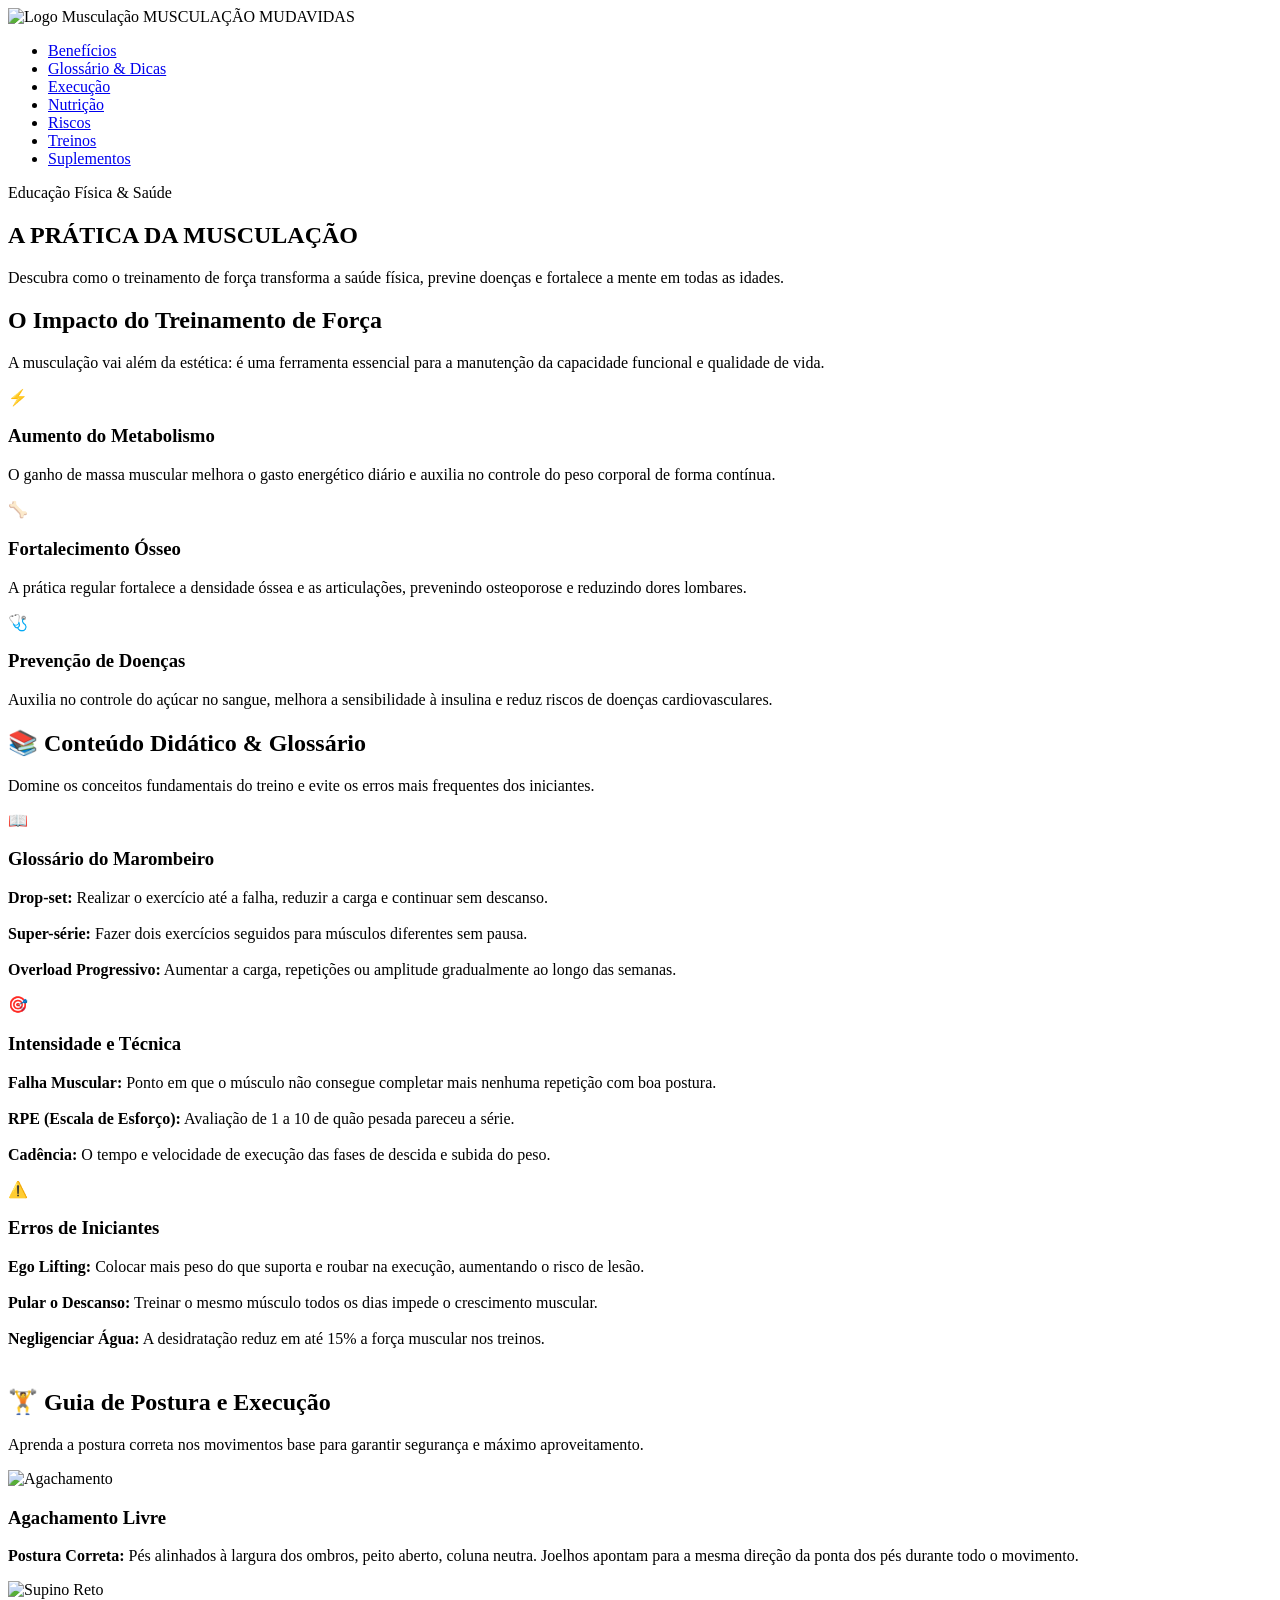
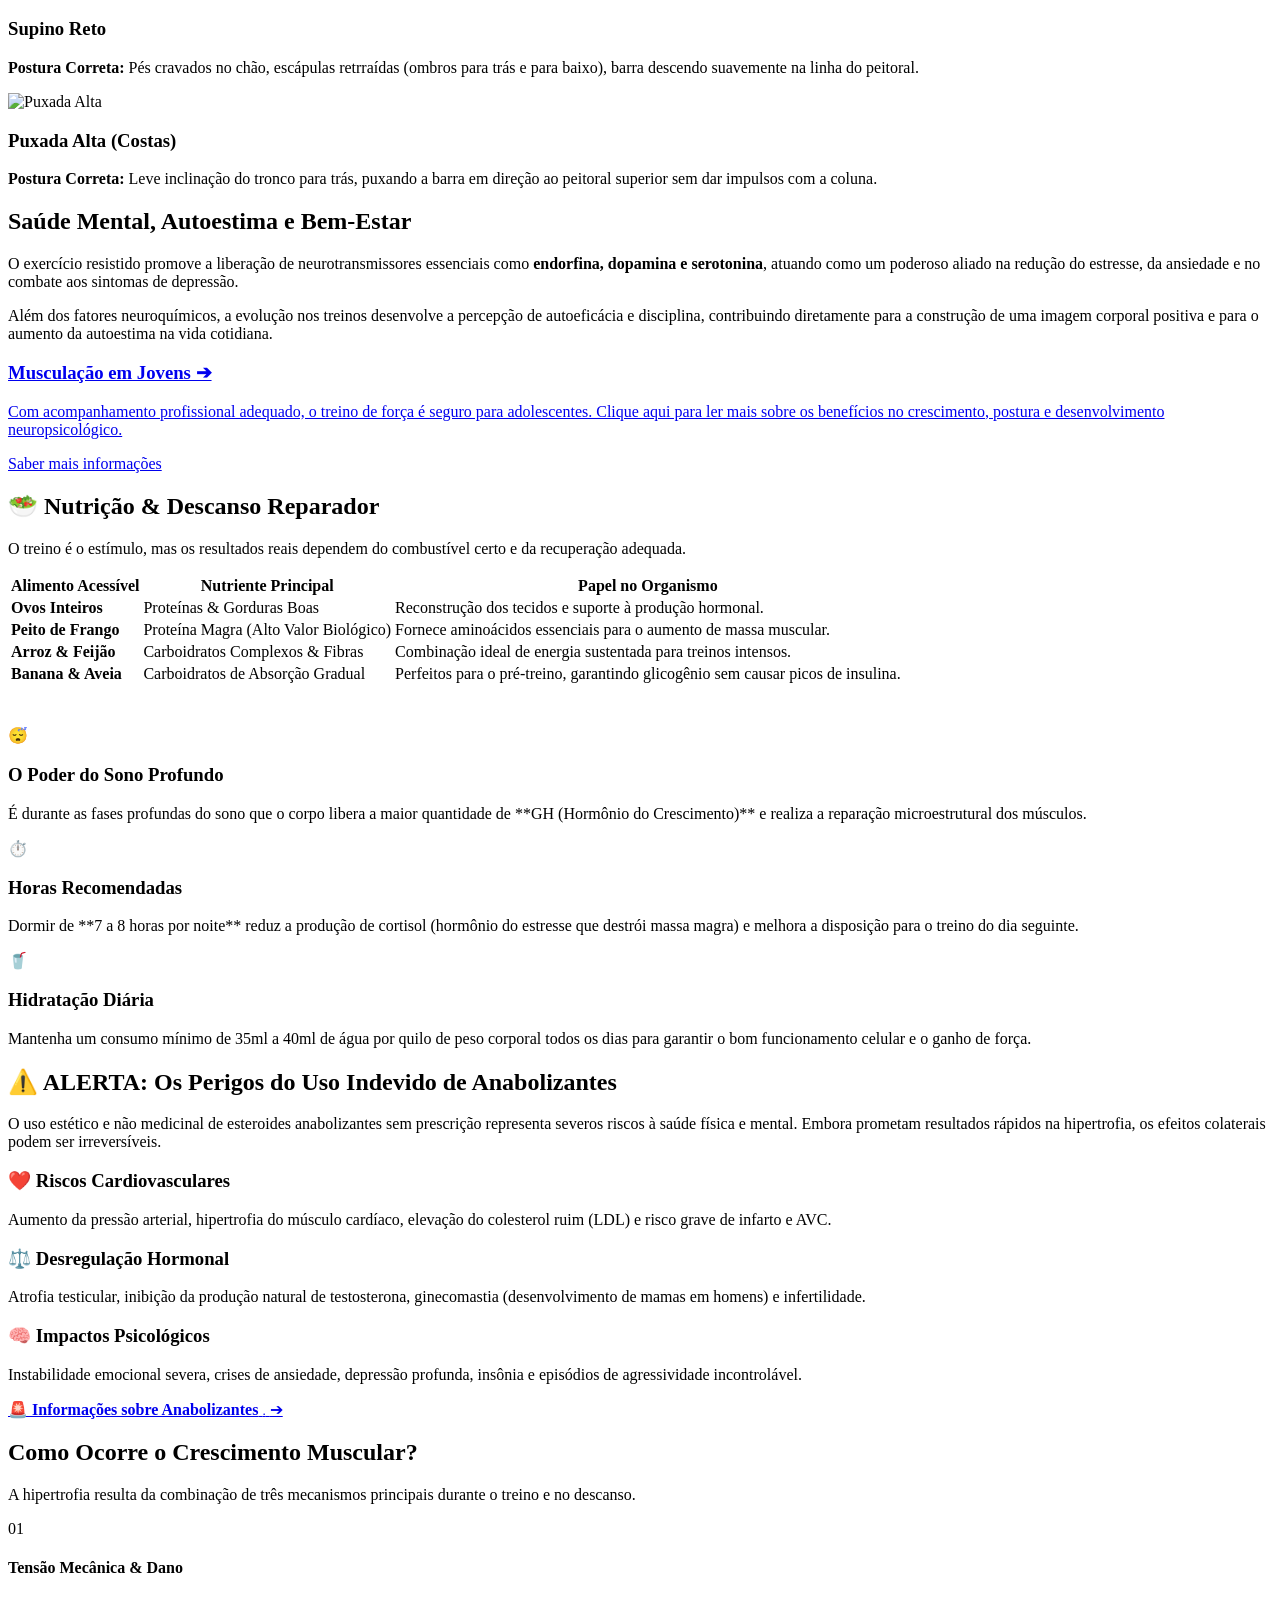
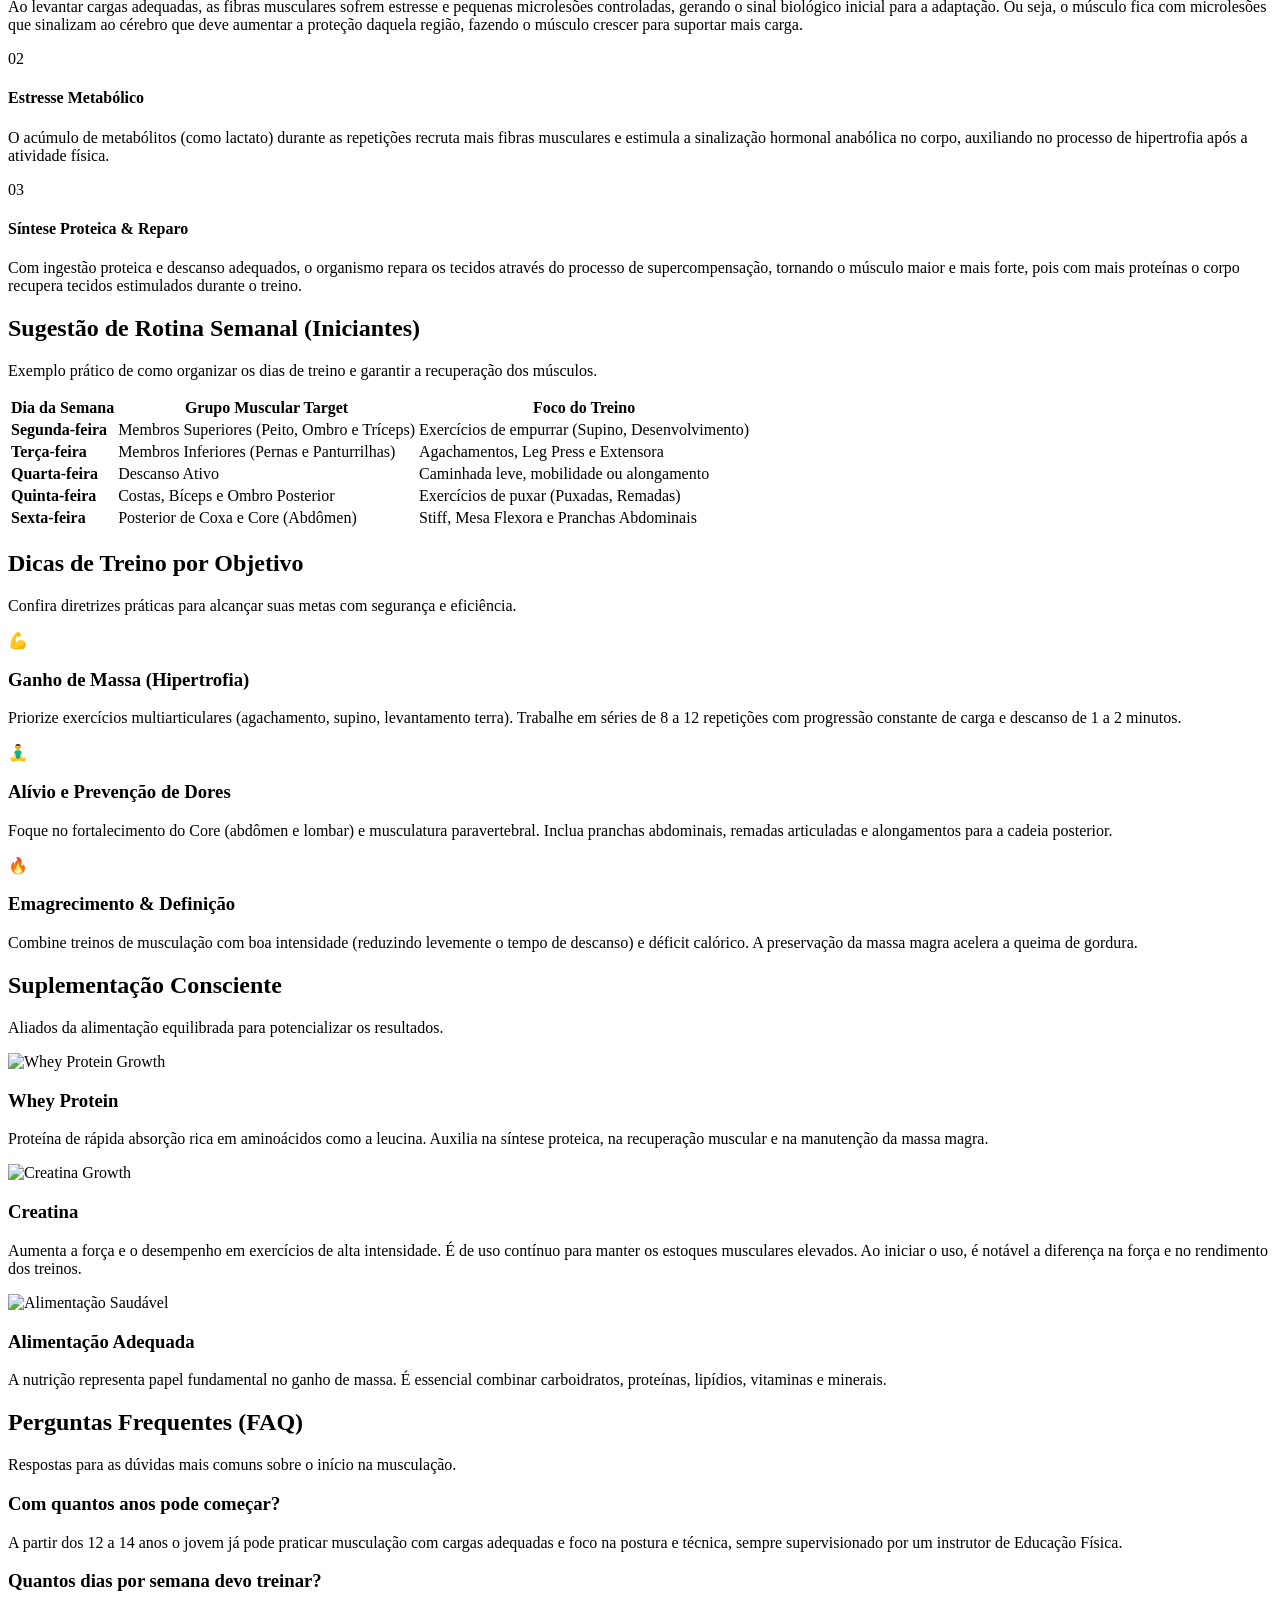
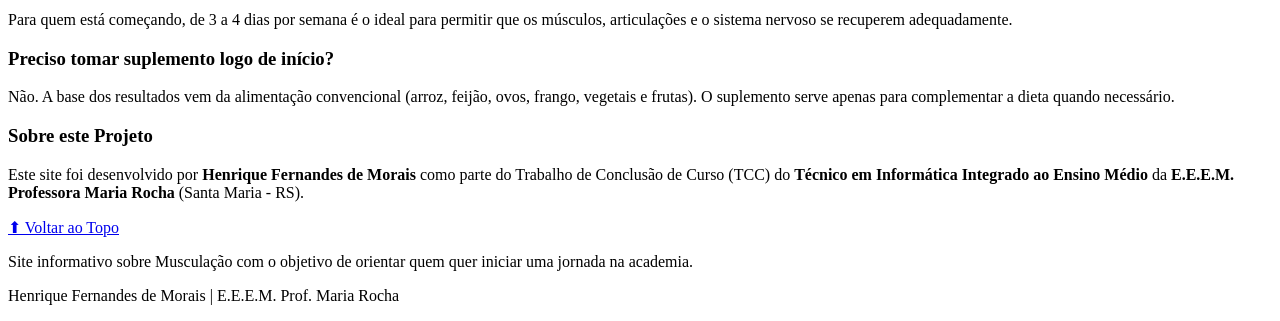
==== index.html @ b27076b8 "Update print statement from 'Hello' to 'Goodbye'" ====
<!DOCTYPE html>
<html lang="pt-BR">
<head>
    <meta charset="UTF-8">
    <meta name="viewport" content="width=device-width, initial-scale=1.0">
    <title> Musculação Guia e Saúde </title>
    <link rel="stylesheet" href="organizador.css">
    <link href="https://fonts.googleapis.com/css2?family=Inter:wght@300;400;600;800&display=swap" rel="stylesheet">
</head>
<body>

    <header class="navbar">
        <div class="logo">
            <img src="https://encrypted-tbn0.gstatic.com/images?q=tbn:ANd9GcRvV7KlE-oZ8eU2Gup7_fp2qH1HZ-35bAqcbbWyc8tFJdlYCY7s6uLKAxcY&s=10" alt="Logo Musculação" class="logo-img">
            MUSCULAÇÃO MUDA<span>VIDAS</span>
        </div>
        <nav>
            <ul class="nav-links">
                <li><a href="#beneficios">Benefícios</a></li>
                <li><a href="#guias-praticos">Glossário & Dicas</a></li>
                <li><a href="#execucao-exercicios">Execução</a></li>
                <li><a href="#nutricao-recuperacao">Nutrição</a></li>
                <li><a href="#anabolizantes-alerta">Riscos</a></li>
                <li><a href="#rotina-treino">Treinos</a></li>
                <li><a href="#suplementacao">Suplementos</a></li>
            </ul>
        </nav>
    </header>

    <section id="inicio" class="hero">
        <div class="hero-content">
            <span class="badge">Educação Física & Saúde</span>
            <h1>A PRÁTICA DA MUSCULAÇÃO</h1>
            <p>Descubra como o treinamento de força transforma a saúde física, previne doenças e fortalece a mente em todas as idades.</p>
            <div class="hero-buttons">
                
          
            </div>
        </div>
    </section>

    <section id="beneficios" class="section">
        <div class="container">
            <h2 class="section-title">O Impacto do Treinamento de Força</h2>
            <p class="section-subtitle">A musculação vai além da estética: é uma ferramenta essencial para a manutenção da capacidade funcional e qualidade de vida.</p>

            <div class="cards-grid">
                <div class="card">
                    <div class="card-icon">⚡</div>
                    <h3>Aumento do Metabolismo</h3>
                    <p>O ganho de massa muscular melhora o gasto energético diário e auxilia no controle do peso corporal de forma contínua.</p>
                </div>
                <div class="card">
                    <div class="card-icon">🦴</div>
                    <h3>Fortalecimento Ósseo</h3>
                    <p>A prática regular fortalece a densidade óssea e as articulações, prevenindo osteoporose e reduzindo dores lombares.</p>
                </div>
                <div class="card">
                    <div class="card-icon">🩺</div>
                    <h3>Prevenção de Doenças</h3>
                    <p>Auxilia no controle do açúcar no sangue, melhora a sensibilidade à insulina e reduz riscos de doenças cardiovasculares.</p>
                </div>
            </div>
        </div>
    </section>

   
    <section id="guias-praticos" class="section bg-alt">
        <div class="container">
            <h2 class="section-title">📚 Conteúdo Didático & Glossário</h2>
            <p class="section-subtitle">Domine os conceitos fundamentais do treino e evite os erros mais frequentes dos iniciantes.</p>

            <div class="cards-grid" style="margin-bottom: 40px;">
                <div class="card">
                    <div class="card-icon">📖</div>
                    <h3>Glossário do Marombeiro</h3>
                    <p><strong>Drop-set:</strong> Realizar o exercício até a falha, reduzir a carga e continuar sem descanso.<br><br>
                       <strong>Super-série:</strong> Fazer dois exercícios seguidos para músculos diferentes sem pausa.<br><br>
                       <strong>Overload Progressivo:</strong> Aumentar a carga, repetições ou amplitude gradualmente ao longo das semanas.</p>
                </div>
                <div class="card">
                    <div class="card-icon">🎯</div>
                    <h3>Intensidade e Técnica</h3>
                    <p><strong>Falha Muscular:</strong> Ponto em que o músculo não consegue completar mais nenhuma repetição com boa postura.<br><br>
                       <strong>RPE (Escala de Esforço):</strong> Avaliação de 1 a 10 de quão pesada pareceu a série.<br><br>
                       <strong>Cadência:</strong> O tempo e velocidade de execução das fases de descida e subida do peso.</p>
                </div>
                <div class="card">
                    <div class="card-icon">⚠️</div>
                    <h3>Erros de Iniciantes</h3>
                    <p><strong>Ego Lifting:</strong> Colocar mais peso do que suporta e roubar na execução, aumentando o risco de lesão.<br><br>
                       <strong>Pular o Descanso:</strong> Treinar o mesmo músculo todos os dias impede o crescimento muscular.<br><br>
                       <strong>Negligenciar Água:</strong> A desidratação reduz em até 15% a força muscular nos treinos.</p>
                </div>
            </div>
        </div>
    </section>

   
    <section id="execucao-exercicios" class="section">
        <div class="container">
            <h2 class="section-title">🏋️ Guia de Postura e Execução</h2>
            <p class="section-subtitle">Aprenda a postura correta nos movimentos base para garantir segurança e máximo aproveitamento.</p>

            <div class="cards-grid">
                <div class="card">
                    <img src="https://www.mundoboaforma.com.br/wp-content/uploads/2020/11/agachamento-com-barra.gif" alt="Agachamento" class="img-exercicio">
                    <h3>Agachamento Livre</h3>
                    <p><strong>Postura Correta:</strong> Pés alinhados à largura dos ombros, peito aberto, coluna neutra. Joelhos apontam para a mesma direção da ponta dos pés durante todo o movimento.</p>
                </div>
                <div class="card">
                    <img src="https://www.hipertrofia.org/blog/wp-content/uploads/2017/09/barbell-bench-press.gif" alt="Supino Reto" class="img-exercicio">
                    <h3>Supino Reto</h3>
                    <p><strong>Postura Correta:</strong> Pés cravados no chão, escápulas retrraídas (ombros para trás e para baixo), barra descendo suavemente na linha do peitoral.</p>
                </div>
                <div class="card">
                    <img src="https://i.pinimg.com/originals/7e/d3/fd/7ed3fd50a771c125a2fe8adcf3b7eae4.gif" alt="Puxada Alta" class="img-exercicio">
                    <h3>Puxada Alta (Costas)</h3>
                    <p><strong>Postura Correta:</strong> Leve inclinação do tronco para trás, puxando a barra em direção ao peitoral superior sem dar impulsos com a coluna.</p>
                </div>
            </div>
        </div>
    </section>

    <section id="saude-mental" class="section bg-alt">
        <div class="container split-container">
            <div class="split-text">
                <h2>Saúde Mental, Autoestima e Bem-Estar</h2>
                <p>O exercício resistido promove a liberação de neurotransmissores essenciais como <strong>endorfina, dopamina e serotonina</strong>, atuando como um poderoso aliado na redução do estresse, da ansiedade e no combate aos sintomas de depressão.</p>
                <p>Além dos fatores neuroquímicos, a evolução nos treinos desenvolve a percepção de autoeficácia e disciplina, contribuindo diretamente para a construção de uma imagem corporal positiva e para o aumento da autoestima na vida cotidiana.</p>
            </div>
            
            <a href="jovens.html" class="split-card-link">
                <div class="split-card">
                    <h3>Musculação em Jovens ➔</h3>
                    <p>Com acompanhamento profissional adequado, o treino de força é seguro para adolescentes. Clique aqui para ler mais sobre os benefícios no crescimento, postura e desenvolvimento neuropsicológico.</p>
                    <span class="card-action">Saber mais informações</span>
                </div>
            </a>
        </div>
    </section>


    <section id="nutricao-recuperacao" class="section">
        <div class="container">
            <h2 class="section-title">🥗 Nutrição & Descanso Reparador</h2>
            <p class="section-subtitle">O treino é o estímulo, mas os resultados reais dependem do combustível certo e da recuperação adequada.</p>

            <div class="tabela-wrapper" style="margin-bottom: 40px;">
                <table class="tabela-comparativa">
                    <thead>
                        <tr>
                            <th>Alimento Acessível</th>
                            <th>Nutriente Principal</th>
                            <th>Papel no Organismo</th>
                        </tr>
                    </thead>
                    <tbody>
                        <tr>
                            <td><strong>Ovos Inteiros</strong></td>
                            <td>Proteínas & Gorduras Boas</td>
                            <td>Reconstrução dos tecidos e suporte à produção hormonal.</td>
                        </tr>
                        <tr>
                            <td><strong>Peito de Frango</strong></td>
                            <td>Proteína Magra (Alto Valor Biológico)</td>
                            <td>Fornece aminoácidos essenciais para o aumento de massa muscular.</td>
                        </tr>
                        <tr>
                            <td><strong>Arroz & Feijão</strong></td>
                            <td>Carboidratos Complexos & Fibras</td>
                            <td>Combinação ideal de energia sustentada para treinos intensos.</td>
                        </tr>
                        <tr>
                            <td><strong>Banana & Aveia</strong></td>
                            <td>Carboidratos de Absorção Gradual</td>
                            <td>Perfeitos para o pré-treino, garantindo glicogênio sem causar picos de insulina.</td>
                        </tr>
                    </tbody>
                </table>
            </div>

            <div class="cards-grid">
                <div class="card">
                    <div class="card-icon">😴</div>
                    <h3>O Poder do Sono Profundo</h3>
                    <p>É durante as fases profundas do sono que o corpo libera a maior quantidade de **GH (Hormônio do Crescimento)** e realiza a reparação microestrutural dos músculos.</p>
                </div>
                <div class="card">
                    <div class="card-icon">⏱️</div>
                    <h3>Horas Recomendadas</h3>
                    <p>Dormir de **7 a 8 horas por noite** reduz a produção de cortisol (hormônio do estresse que destrói massa magra) e melhora a disposição para o treino do dia seguinte.</p>
                </div>
                <div class="card">
                    <div class="card-icon">🥤</div>
                    <h3>Hidratação Diária</h3>
                    <p>Mantenha um consumo mínimo de 35ml a 40ml de água por quilo de peso corporal todos os dias para garantir o bom funcionamento celular e o ganho de força.</p>
                </div>
            </div>
        </div>
    </section>

    <section id="anabolizantes-alerta" class="section bg-alt">
        <div class="container">
            <div class="alerta-box">
                <div class="alerta-header">
                    <h2>⚠️ ALERTA: Os Perigos do Uso Indevido de Anabolizantes</h2>
                </div>
                <p class="alerta-descricao">
                    O uso estético e não medicinal de esteroides anabolizantes sem prescrição representa severos riscos à saúde física e mental. Embora prometam resultados rápidos na hipertrofia, os efeitos colaterais podem ser irreversíveis.
                </p>

                <div class="cards-grid alert-grid">
                    <div class="card card-alert">
                        <h3>❤️ Riscos Cardiovasculares</h3>
                        <p>Aumento da pressão arterial, hipertrofia do músculo cardíaco, elevação do colesterol ruim (LDL) e risco grave de infarto e AVC.</p>
                    </div>
                    <div class="card card-alert">
                        <h3>⚖️ Desregulação Hormonal</h3>
                        <p>Atrofia testicular, inibição da produção natural de testosterona, ginecomastia (desenvolvimento de mamas em homens) e infertilidade.</p>
                    </div>
                    <div class="card card-alert">
                        <h3>🧠 Impactos Psicológicos</h3>
                        <p>Instabilidade emocional severa, crises de ansiedade, depressão profunda, insônia e episódios de agressividade incontrolável.</p>
                    </div>
                </div>

                <div class="alerta-btn-wrapper">
                    <a href="Anabolizantes.html" class="btn-alerta-destaque">
                        <span class="btn-icon">🚨</span>
                        <span class="btn-texto">
                            <strong>Informações sobre Anabolizantes</strong>
                            <small>.</small>
                        </span>
                        <span class="btn-seta">➔</span>
                    </a>
                </div>
            </div>
        </div>
    </section>

    <section id="hipertrofia" class="section">
        <div class="container">
            <h2 class="section-title">Como Ocorre o Crescimento Muscular?</h2>
            <p class="section-subtitle">A hipertrofia resulta da combinação de três mecanismos principais durante o treino e no descanso.</p>

            <div class="process-steps">
                <div class="step">
                    <span class="step-num">01</span>
                    <h4>Tensão Mecânica & Dano</h4>
                    <p>Ao levantar cargas adequadas, as fibras musculares sofrem estresse e pequenas microlesões controladas, gerando o sinal biológico inicial para a adaptação. Ou seja, o músculo fica com microlesões que sinalizam ao cérebro que deve aumentar a proteção daquela região, fazendo o músculo crescer para suportar mais carga.</p>
                </div>
                <div class="step">
                    <span class="step-num">02</span>
                    <h4>Estresse Metabólico</h4>
                    <p>O acúmulo de metabólitos (como lactato) durante as repetições recruta mais fibras musculares e estimula a sinalização hormonal anabólica no corpo, auxiliando no processo de hipertrofia após a atividade física.</p>
                </div>
                <div class="step">
                    <span class="step-num">03</span>
                    <h4>Síntese Proteica & Reparo</h4>
                    <p>Com ingestão proteica e descanso adequados, o organismo repara os tecidos através do processo de supercompensação, tornando o músculo maior e mais forte, pois com mais proteínas o corpo recupera tecidos estimulados durante o treino.</p>
                </div>
            </div>
        </div>
    </section>

    <section id="rotina-treino" class="section bg-alt">
        <div class="container">
            <h2 class="section-title">Sugestão de Rotina Semanal (Iniciantes)</h2>
            <p class="section-subtitle">Exemplo prático de como organizar os dias de treino e garantir a recuperação dos músculos.</p>

            <div class="tabela-wrapper">
                <table class="tabela-comparativa">
                    <thead>
                        <tr>
                            <th>Dia da Semana</th>
                            <th>Grupo Muscular Target</th>
                            <th>Foco do Treino</th>
                        </tr>
                    </thead>
                    <tbody>
                        <tr>
                            <td><strong>Segunda-feira</strong></td>
                            <td>Membros Superiores (Peito, Ombro e Tríceps)</td>
                            <td>Exercícios de empurrar (Supino, Desenvolvimento)</td>
                        </tr>
                        <tr>
                            <td><strong>Terça-feira</strong></td>
                            <td>Membros Inferiores (Pernas e Panturrilhas)</td>
                            <td>Agachamentos, Leg Press e Extensora</td>
                        </tr>
                        <tr>
                            <td><strong>Quarta-feira</strong></td>
                            <td>Descanso Ativo</td>
                            <td>Caminhada leve, mobilidade ou alongamento</td>
                        </tr>
                        <tr>
                            <td><strong>Quinta-feira</strong></td>
                            <td>Costas, Bíceps e Ombro Posterior</td>
                            <td>Exercícios de puxar (Puxadas, Remadas)</td>
                        </tr>
                        <tr>
                            <td><strong>Sexta-feira</strong></td>
                            <td>Posterior de Coxa e Core (Abdômen)</td>
                            <td>Stiff, Mesa Flexora e Pranchas Abdominais</td>
                        </tr>
                    </tbody>
                </table>
            </div>
        </div>
    </section>

    <section id="dicas-treinos" class="section">
        <div class="container">
            <h2 class="section-title">Dicas de Treino por Objetivo</h2>
            <p class="section-subtitle">Confira diretrizes práticas para alcançar suas metas com segurança e eficiência.</p>

            <div class="cards-grid">
                <div class="card">
                    <div class="card-icon">💪</div>
                    <h3>Ganho de Massa (Hipertrofia)</h3>
                    <p>Priorize exercícios multiarticulares (agachamento, supino, levantamento terra). Trabalhe em séries de 8 a 12 repetições com progressão constante de carga e descanso de 1 a 2 minutos.</p>
                </div>
                <div class="card">
                    <div class="card-icon">🧘‍♂️</div>
                    <h3>Alívio e Prevenção de Dores</h3>
                    <p>Foque no fortalecimento do Core (abdômen e lombar) e musculatura paravertebral. Inclua pranchas abdominais, remadas articuladas e alongamentos para a cadeia posterior.</p>
                </div>
                <div class="card">
                    <div class="card-icon">🔥</div>
                    <h3>Emagrecimento & Definição</h3>
                    <p>Combine treinos de musculação com boa intensidade (reduzindo levemente o tempo de descanso) e déficit calórico. A preservação da massa magra acelera a queima de gordura.</p>
                </div>
            </div>
        </div>
    </section>

    <section id="suplementacao" class="section bg-dark">
        <div class="container">
            <h2 class="section-title light-text">Suplementação Consciente</h2>
            <p class="section-subtitle light-text">Aliados da alimentação equilibrada para potencializar os resultados.</p>

            <div class="cards-grid">
                <div class="card card-dark">
                    <div class="card-img-container">
                        <img src="https://encrypted-tbn0.gstatic.com/images?q=tbn:ANd9GcS-BistVoClKuy6UHrQPa2MVX5eWGO5nGlnCiny3O3A5w&s=10" alt="Whey Protein Growth" class="suplemento-img">
                    </div>
                    <h3>Whey Protein</h3>
                    <p>Proteína de rápida absorção rica em aminoácidos como a leucina. Auxilia na síntese proteica, na recuperação muscular e na manutenção da massa magra.</p>
                </div>

                <div class="card card-dark">
                    <div class="card-img-container">
                        <img src="https://www.gsuplementos.com.br/upload/produto/layout/3998/imagem-01-m.webp" alt="Creatina Growth" class="suplemento-img">
                    </div>
                    <h3>Creatina</h3>
                    <p>Aumenta a força e o desempenho em exercícios de alta intensidade. É de uso contínuo para manter os estoques musculares elevados. Ao iniciar o uso, é notável a diferença na força e no rendimento dos treinos.</p>
                </div>

                <div class="card card-dark">
                    <div class="card-img-container">
                        <img src="https://images.unsplash.com/photo-1498837167922-ddd27525d352?auto=format&fit=crop&w=400&q=80" alt="Alimentação Saudável" class="suplemento-img img-rounded">
                    </div>
                    <h3>Alimentação Adequada</h3>
                    <p>A nutrição representa papel fundamental no ganho de massa. É essencial combinar carboidratos, proteínas, lipídios, vitaminas e minerais.</p>
                </div>
            </div>
        </div>
    </section>

    <section id="faq" class="section">
        <div class="container">
            <h2 class="section-title">Perguntas Frequentes (FAQ)</h2>
            <p class="section-subtitle">Respostas para as dúvidas mais comuns sobre o início na musculação.</p>

            <div class="cards-grid">
                <div class="card">
                    <h3>Com quantos anos pode começar?</h3>
                    <p>A partir dos 12 a 14 anos o jovem já pode praticar musculação com cargas adequadas e foco na postura e técnica, sempre supervisionado por um instrutor de Educação Física.</p>
                </div>
                <div class="card">
                    <h3>Quantos dias por semana devo treinar?</h3>
                    <p>Para quem está começando, de 3 a 4 dias por semana é o ideal para permitir que os músculos, articulações e o sistema nervoso se recuperem adequadamente.</p>
                </div>
                <div class="card">
                    <h3>Preciso tomar suplemento logo de início?</h3>
                    <p>Não. A base dos resultados vem da alimentação convencional (arroz, feijão, ovos, frango, vegetais e frutas). O suplemento serve apenas para complementar a dieta quando necessário.</p>
                </div>
            </div>

          
            <div class="card-autor">
                <h3> Sobre este Projeto</h3>
                <p>Este site foi desenvolvido por <strong>Henrique Fernandes de Morais</strong> como parte do Trabalho de Conclusão de Curso (TCC) do <strong> Técnico em Informática Integrado ao Ensino Médio</strong> da <strong>E.E.E.M. Professora Maria Rocha</strong> (Santa Maria - RS).</p>
            </div>
        </div>
    </section>

    <div class="topo-btn-container">
        <a href="#" class="btn-primary">⬆ Voltar ao Topo</a>
    </div>

    <footer>
        <p>Site informativo sobre Musculação com o objetivo de orientar quem quer iniciar uma jornada na academia.</p>
        <p>Henrique Fernandes de Morais | E.E.E.M. Prof. Maria Rocha</p>
    </footer>

</body>
</html>
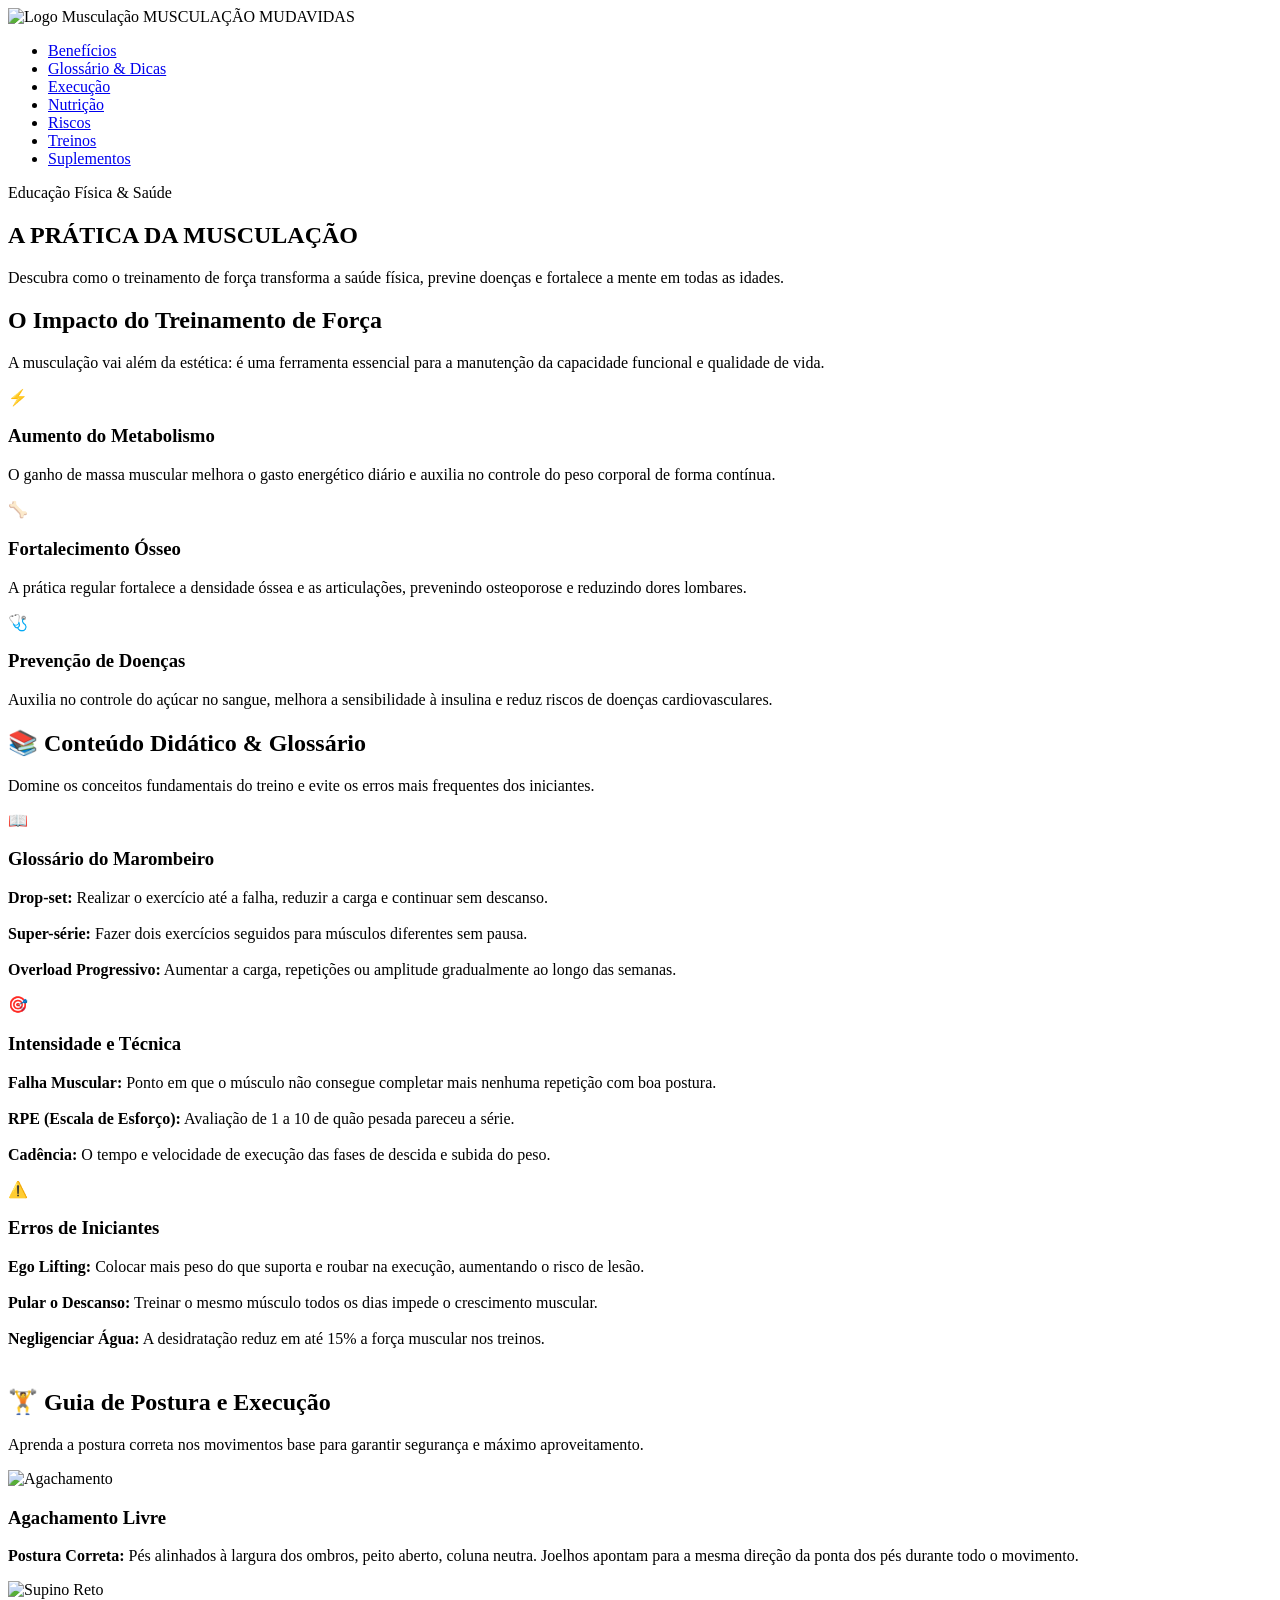
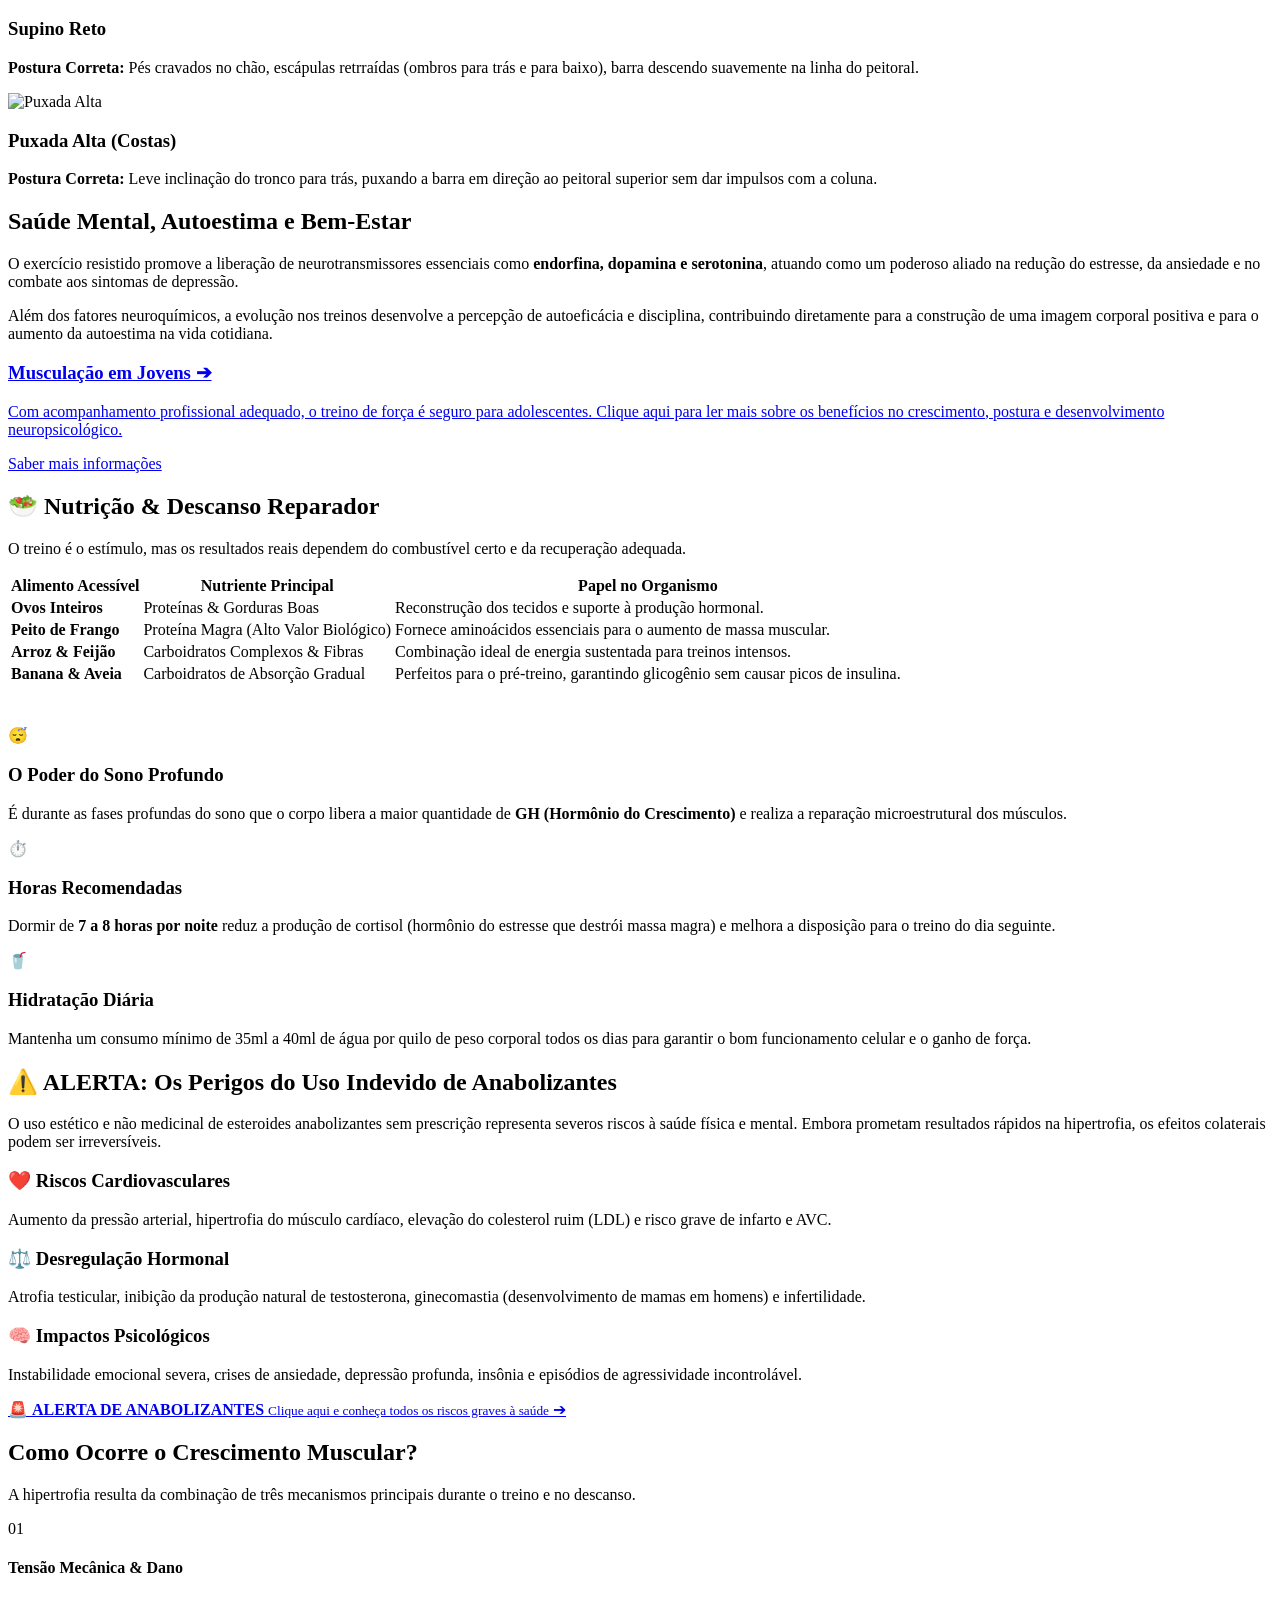
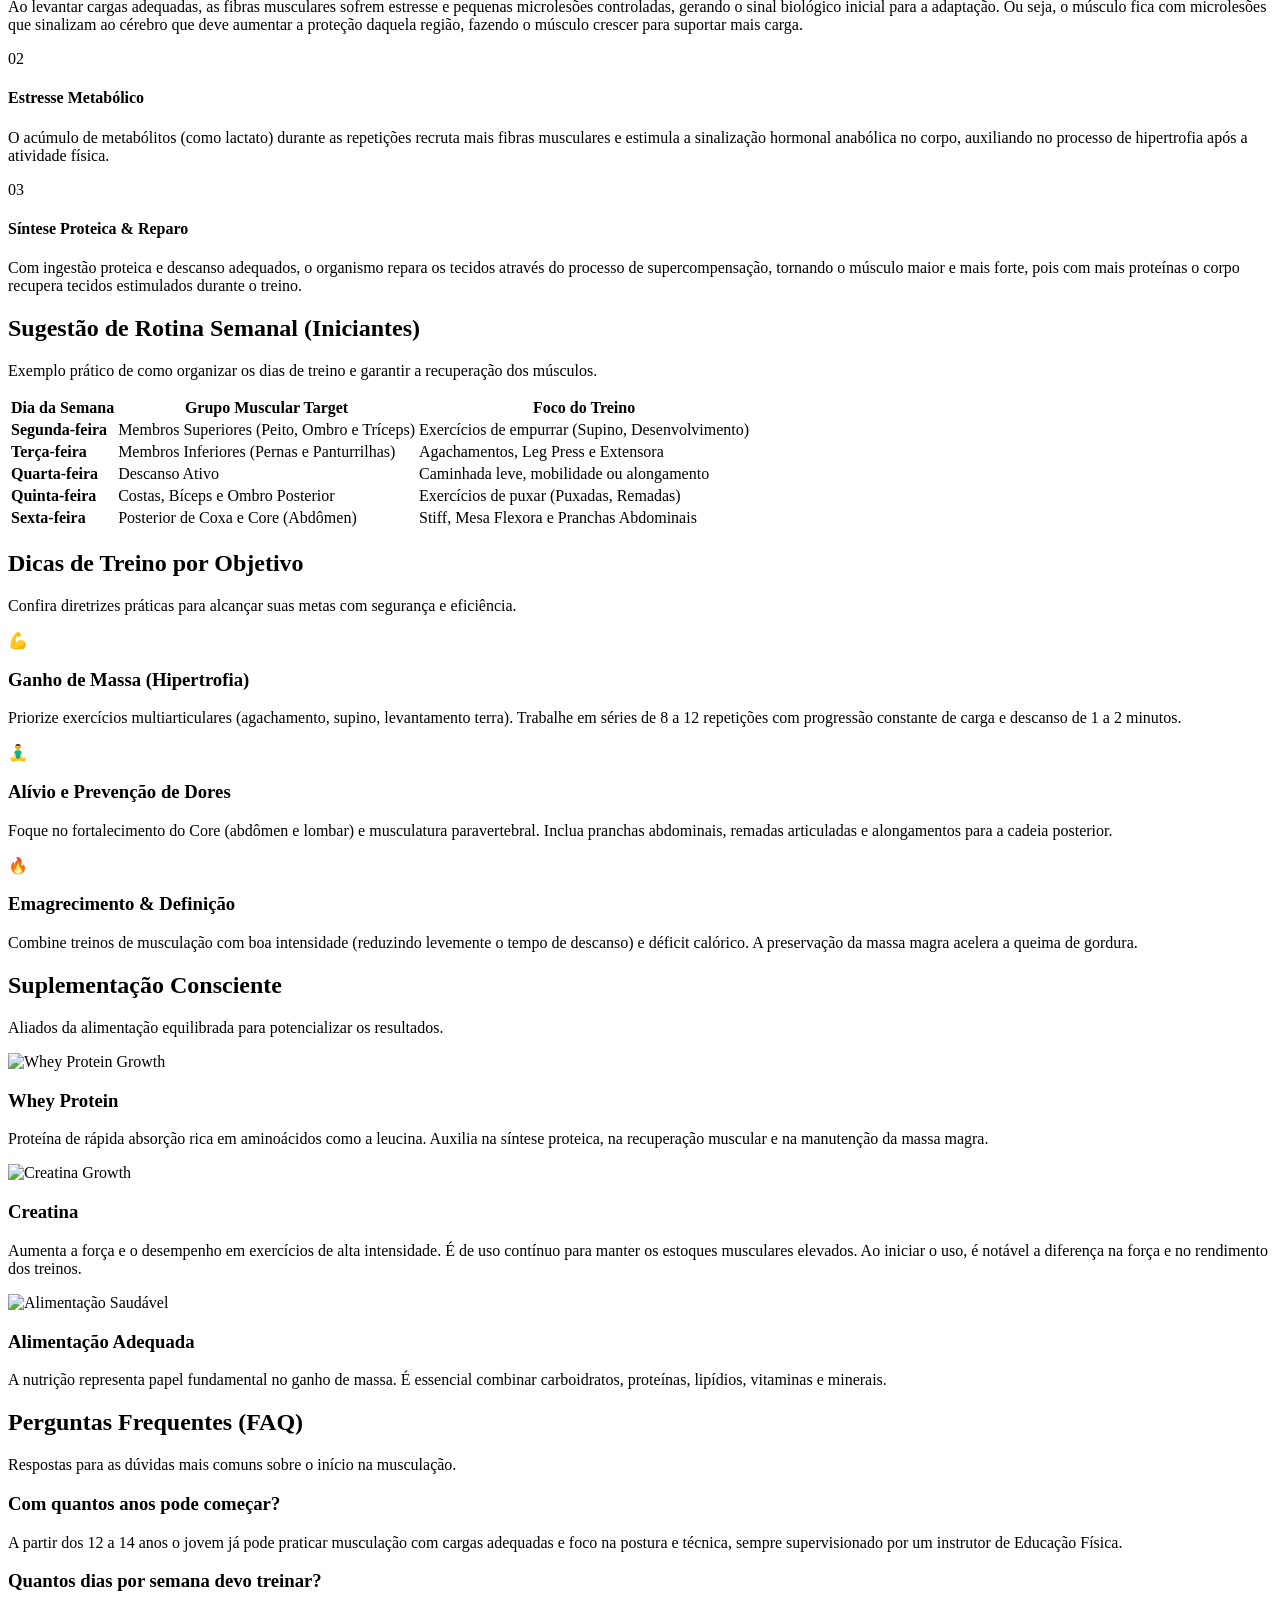
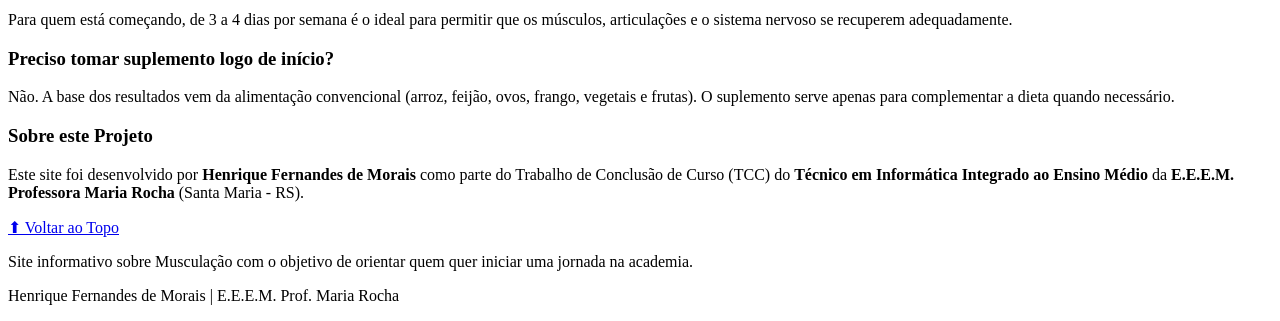
==== commit 452c28b7: "Update index.html" ====
--- a/index.html
+++ b/index.html
@@ -3,7 +3,7 @@
 <head>
     <meta charset="UTF-8">
     <meta name="viewport" content="width=device-width, initial-scale=1.0">
-    <title> Musculação Guia e Saúde </title>
+    <title>Musculação Guia e Saúde</title>
     <link rel="stylesheet" href="organizador.css">
     <link href="https://fonts.googleapis.com/css2?family=Inter:wght@300;400;600;800&display=swap" rel="stylesheet">
 </head>
@@ -33,8 +33,6 @@
             <h1>A PRÁTICA DA MUSCULAÇÃO</h1>
             <p>Descubra como o treinamento de força transforma a saúde física, previne doenças e fortalece a mente em todas as idades.</p>
             <div class="hero-buttons">
-                
-          
             </div>
         </div>
     </section>
@@ -64,7 +62,6 @@
         </div>
     </section>
 
-   
     <section id="guias-praticos" class="section bg-alt">
         <div class="container">
             <h2 class="section-title">📚 Conteúdo Didático & Glossário</h2>
@@ -96,7 +93,6 @@
         </div>
     </section>
 
-   
     <section id="execucao-exercicios" class="section">
         <div class="container">
             <h2 class="section-title">🏋️ Guia de Postura e Execução</h2>
@@ -140,7 +136,6 @@
         </div>
     </section>
 
-
     <section id="nutricao-recuperacao" class="section">
         <div class="container">
             <h2 class="section-title">🥗 Nutrição & Descanso Reparador</h2>
@@ -184,12 +179,12 @@
                 <div class="card">
                     <div class="card-icon">😴</div>
                     <h3>O Poder do Sono Profundo</h3>
-                    <p>É durante as fases profundas do sono que o corpo libera a maior quantidade de **GH (Hormônio do Crescimento)** e realiza a reparação microestrutural dos músculos.</p>
+                    <p>É durante as fases profundas do sono que o corpo libera a maior quantidade de <strong>GH (Hormônio do Crescimento)</strong> e realiza a reparação microestrutural dos músculos.</p>
                 </div>
                 <div class="card">
                     <div class="card-icon">⏱️</div>
                     <h3>Horas Recomendadas</h3>
-                    <p>Dormir de **7 a 8 horas por noite** reduz a produção de cortisol (hormônio do estresse que destrói massa magra) e melhora a disposição para o treino do dia seguinte.</p>
+                    <p>Dormir de <strong>7 a 8 horas por noite</strong> reduz a produção de cortisol (hormônio do estresse que destrói massa magra) e melhora a disposição para o treino do dia seguinte.</p>
                 </div>
                 <div class="card">
                     <div class="card-icon">🥤</div>
@@ -200,6 +195,7 @@
         </div>
     </section>
 
+    <!-- SEÇÃO ALERTA DE ANABOLIZANTES COM BOTÃO DESTACADO -->
     <section id="anabolizantes-alerta" class="section bg-alt">
         <div class="container">
             <div class="alerta-box">
@@ -229,8 +225,8 @@
                     <a href="Anabolizantes.html" class="btn-alerta-destaque">
                         <span class="btn-icon">🚨</span>
                         <span class="btn-texto">
-                            <strong>Informações sobre Anabolizantes</strong>
-                            <small>.</small>
+                            <strong>ALERTA DE ANABOLIZANTES</strong>
+                            <small>Clique aqui e conheça todos os riscos graves à saúde</small>
                         </span>
                         <span class="btn-seta">➔</span>
                     </a>
@@ -388,10 +384,9 @@
                 </div>
             </div>
 
-          
             <div class="card-autor">
-                <h3> Sobre este Projeto</h3>
-                <p>Este site foi desenvolvido por <strong>Henrique Fernandes de Morais</strong> como parte do Trabalho de Conclusão de Curso (TCC) do <strong> Técnico em Informática Integrado ao Ensino Médio</strong> da <strong>E.E.E.M. Professora Maria Rocha</strong> (Santa Maria - RS).</p>
+                <h3>Sobre este Projeto</h3>
+                <p>Este site foi desenvolvido por <strong>Henrique Fernandes de Morais</strong> como parte do Trabalho de Conclusão de Curso (TCC) do <strong>Técnico em Informática Integrado ao Ensino Médio</strong> da <strong>E.E.E.M. Professora Maria Rocha</strong> (Santa Maria - RS).</p>
             </div>
         </div>
     </section>
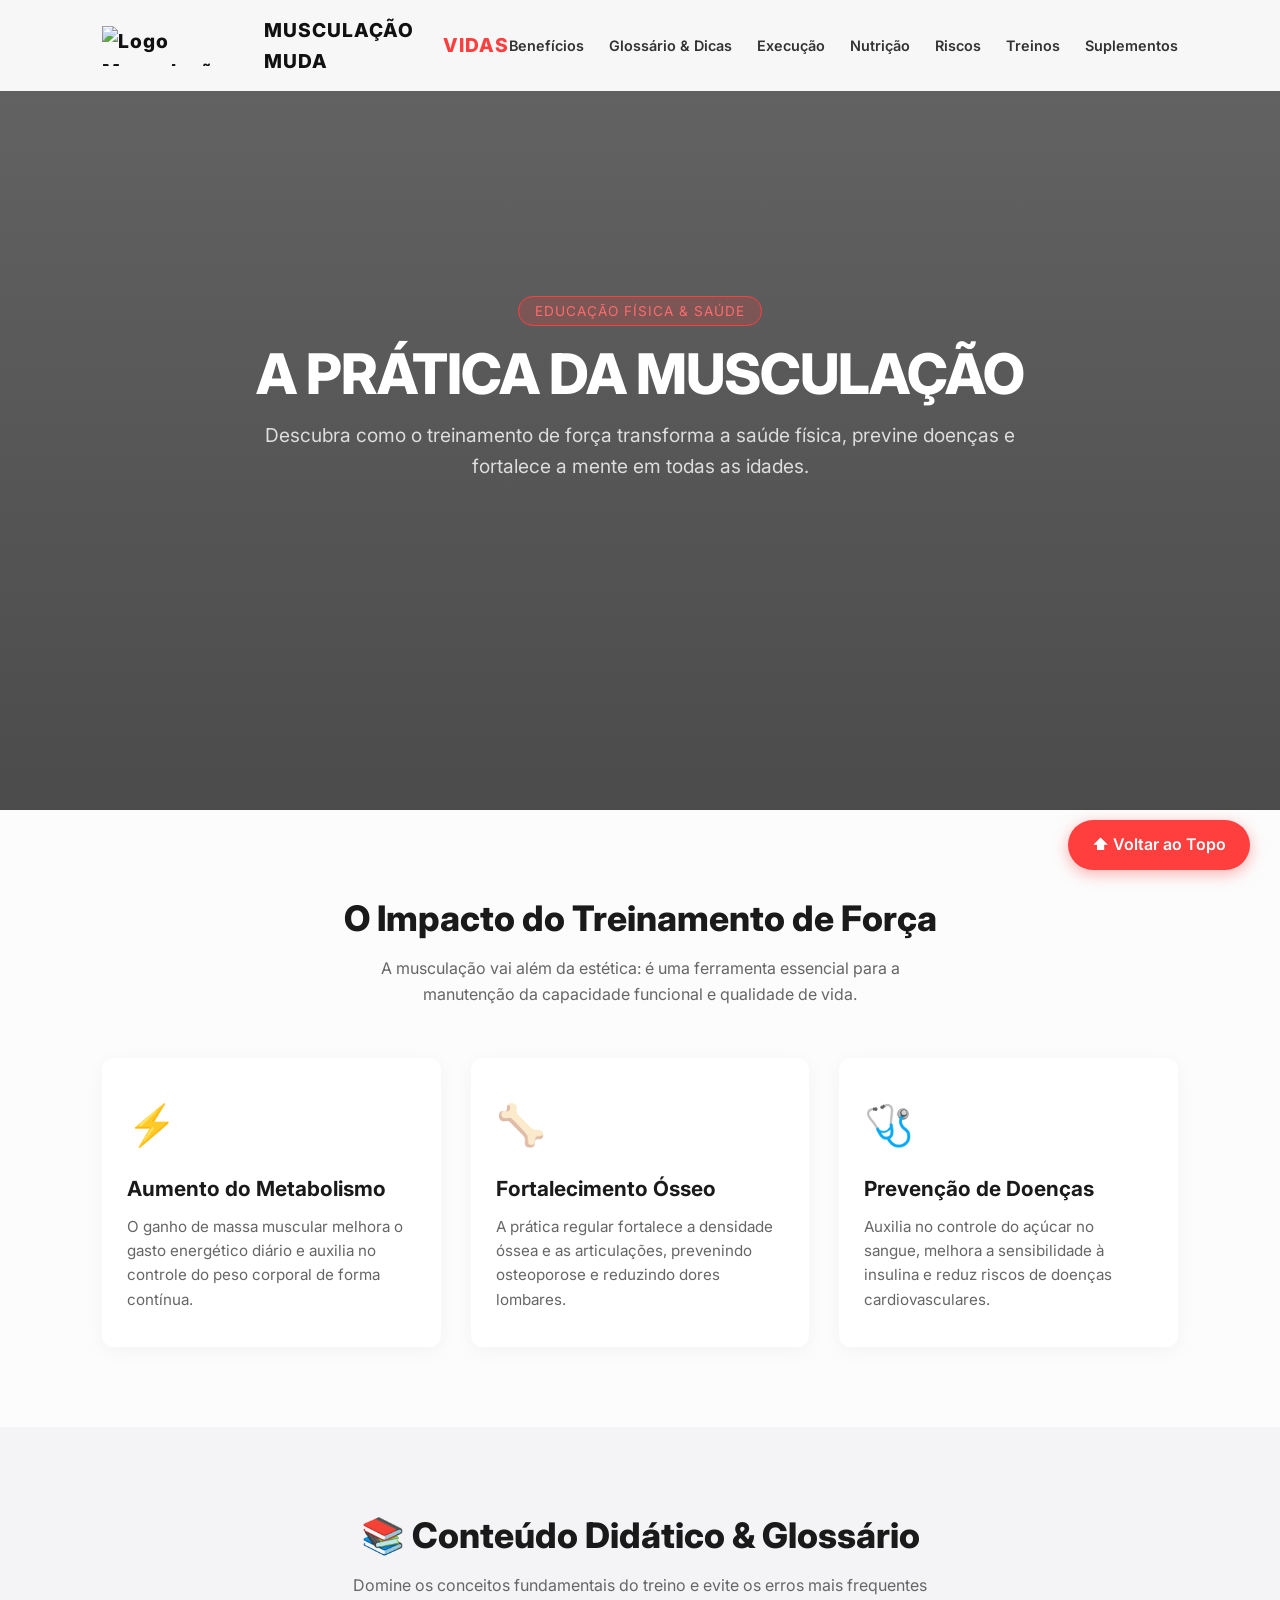
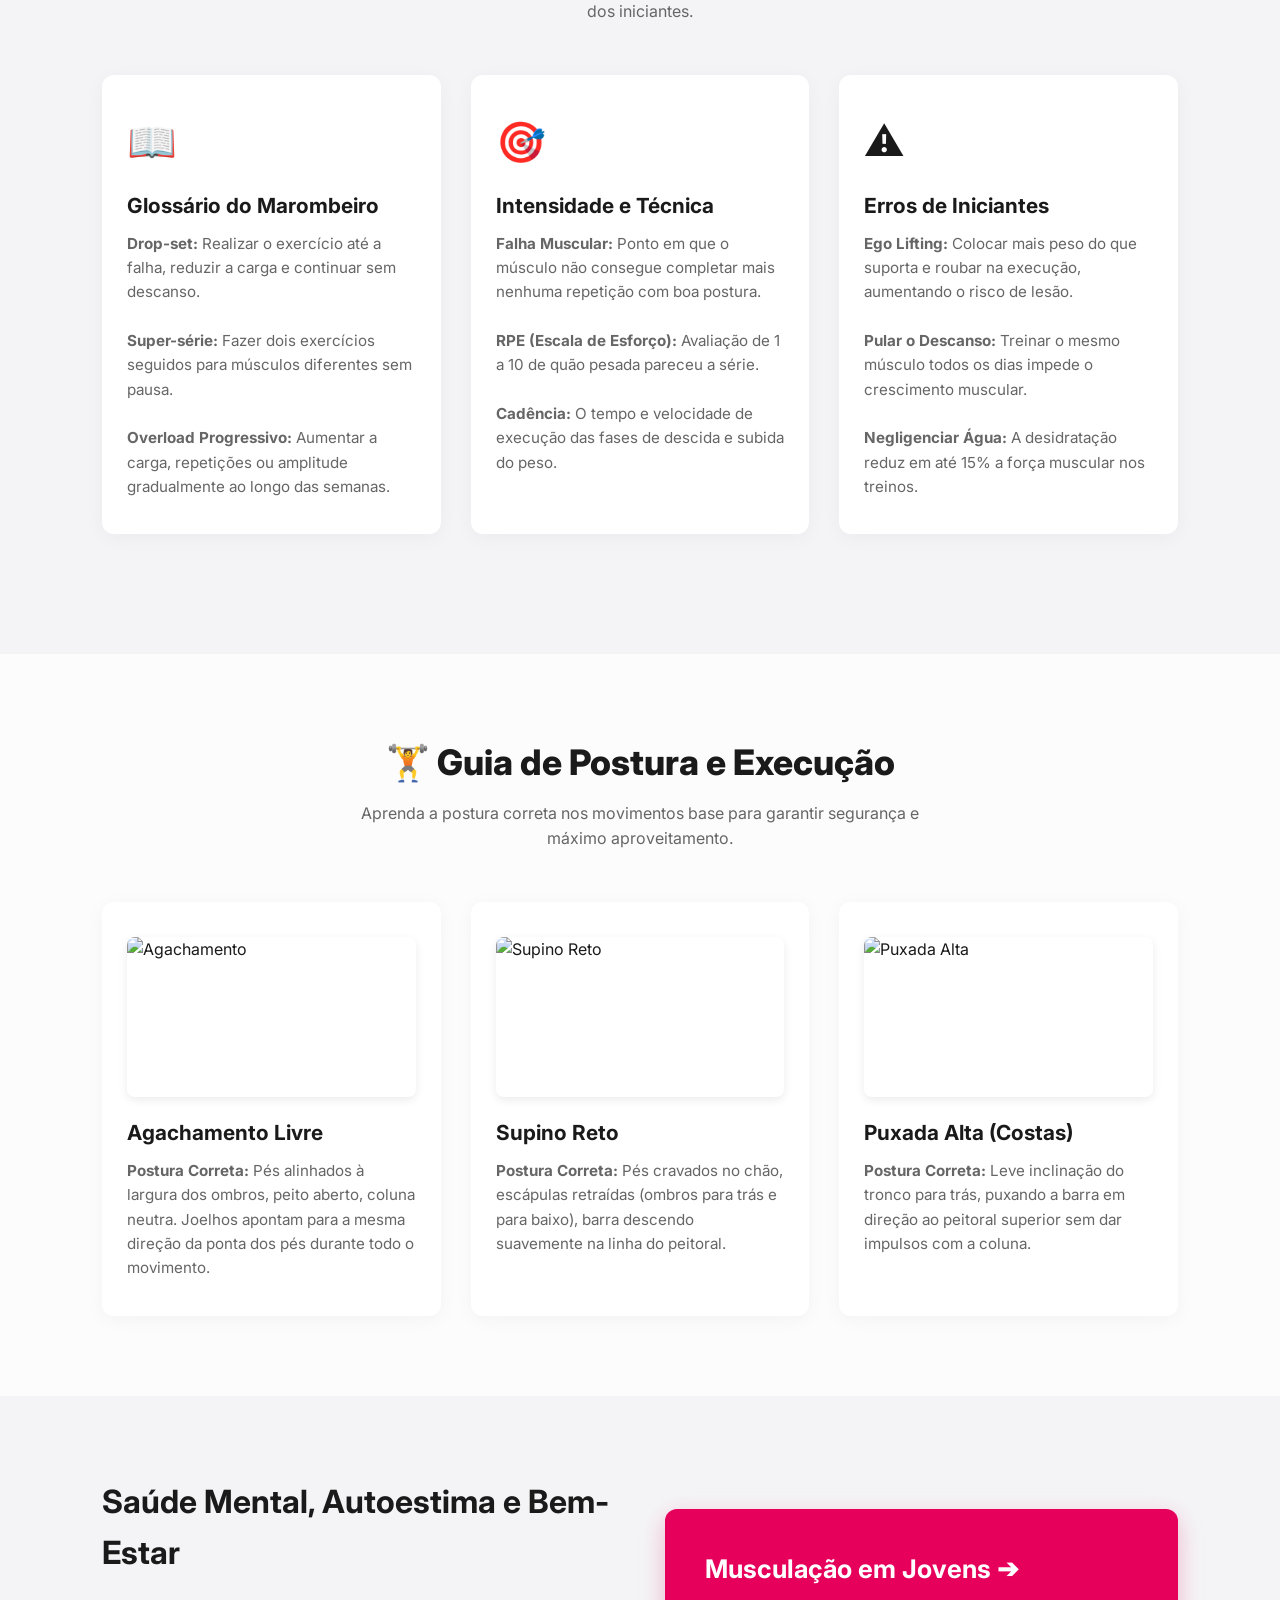
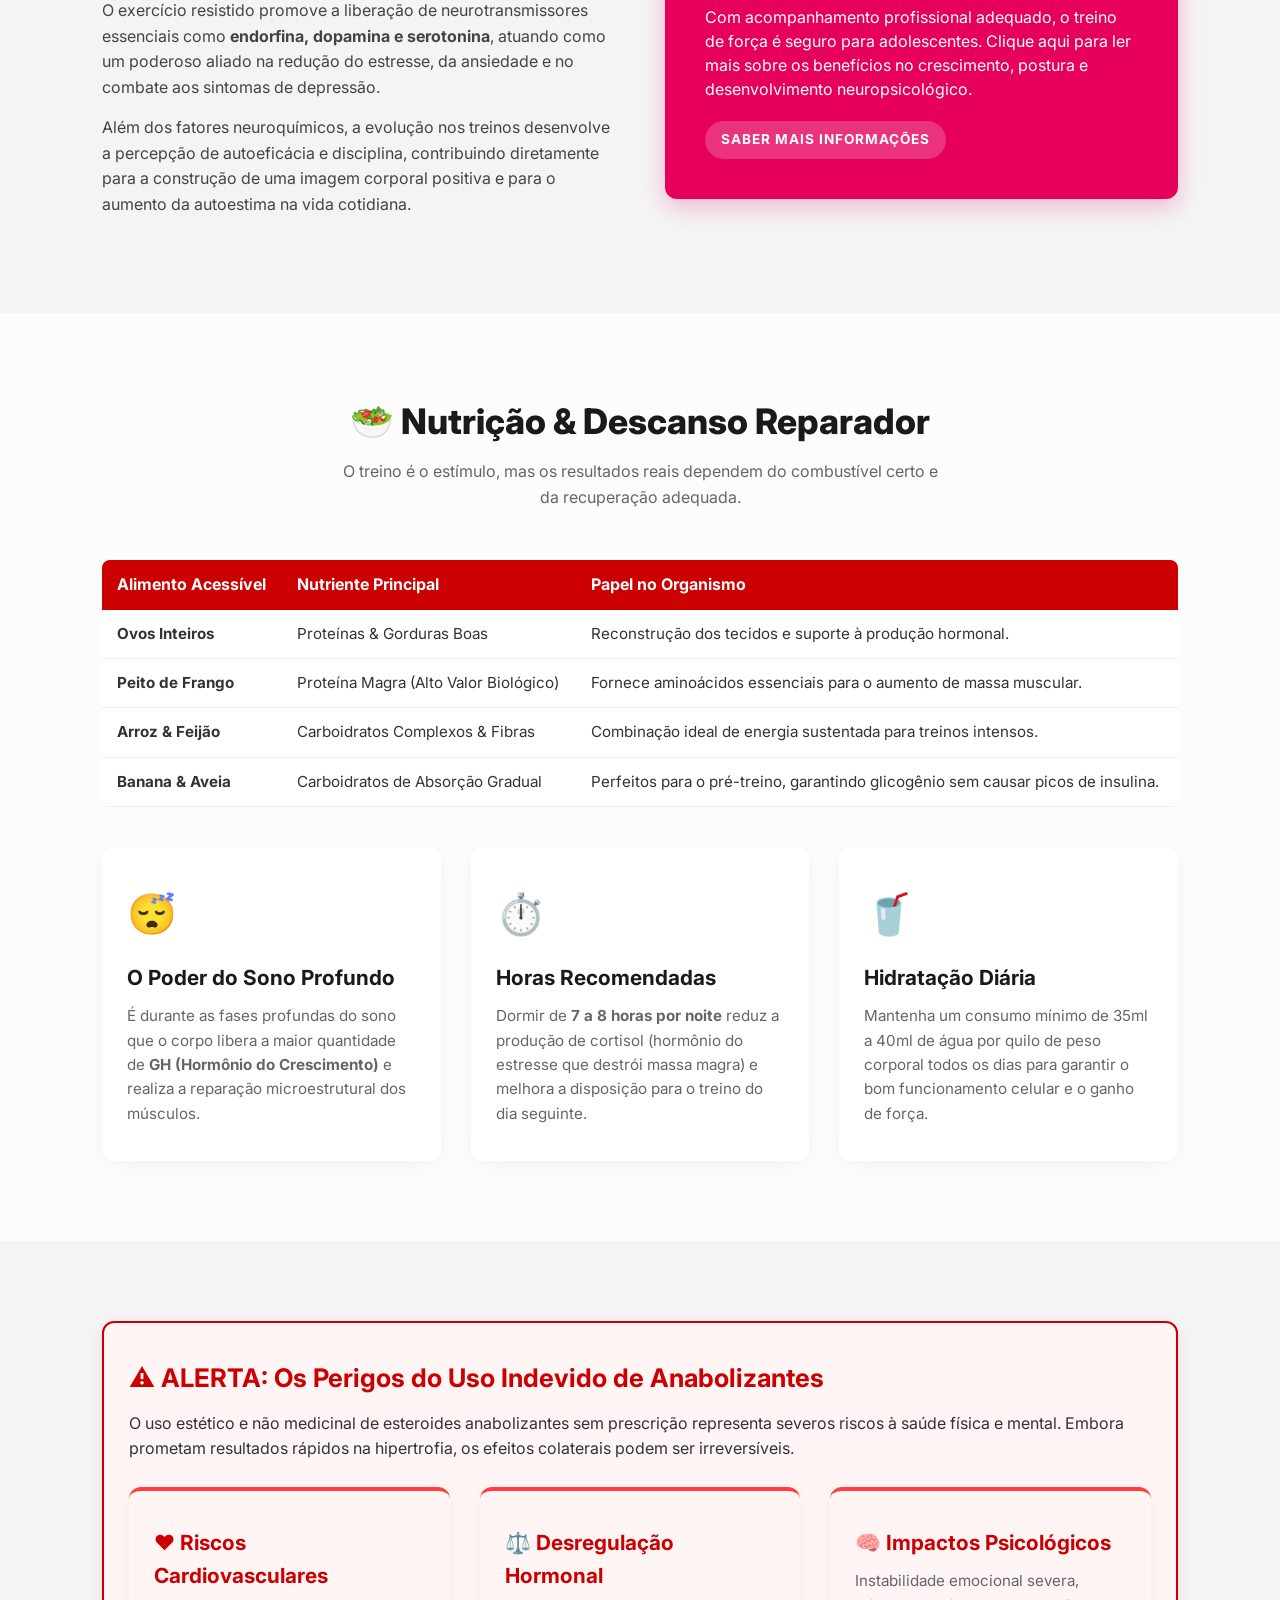
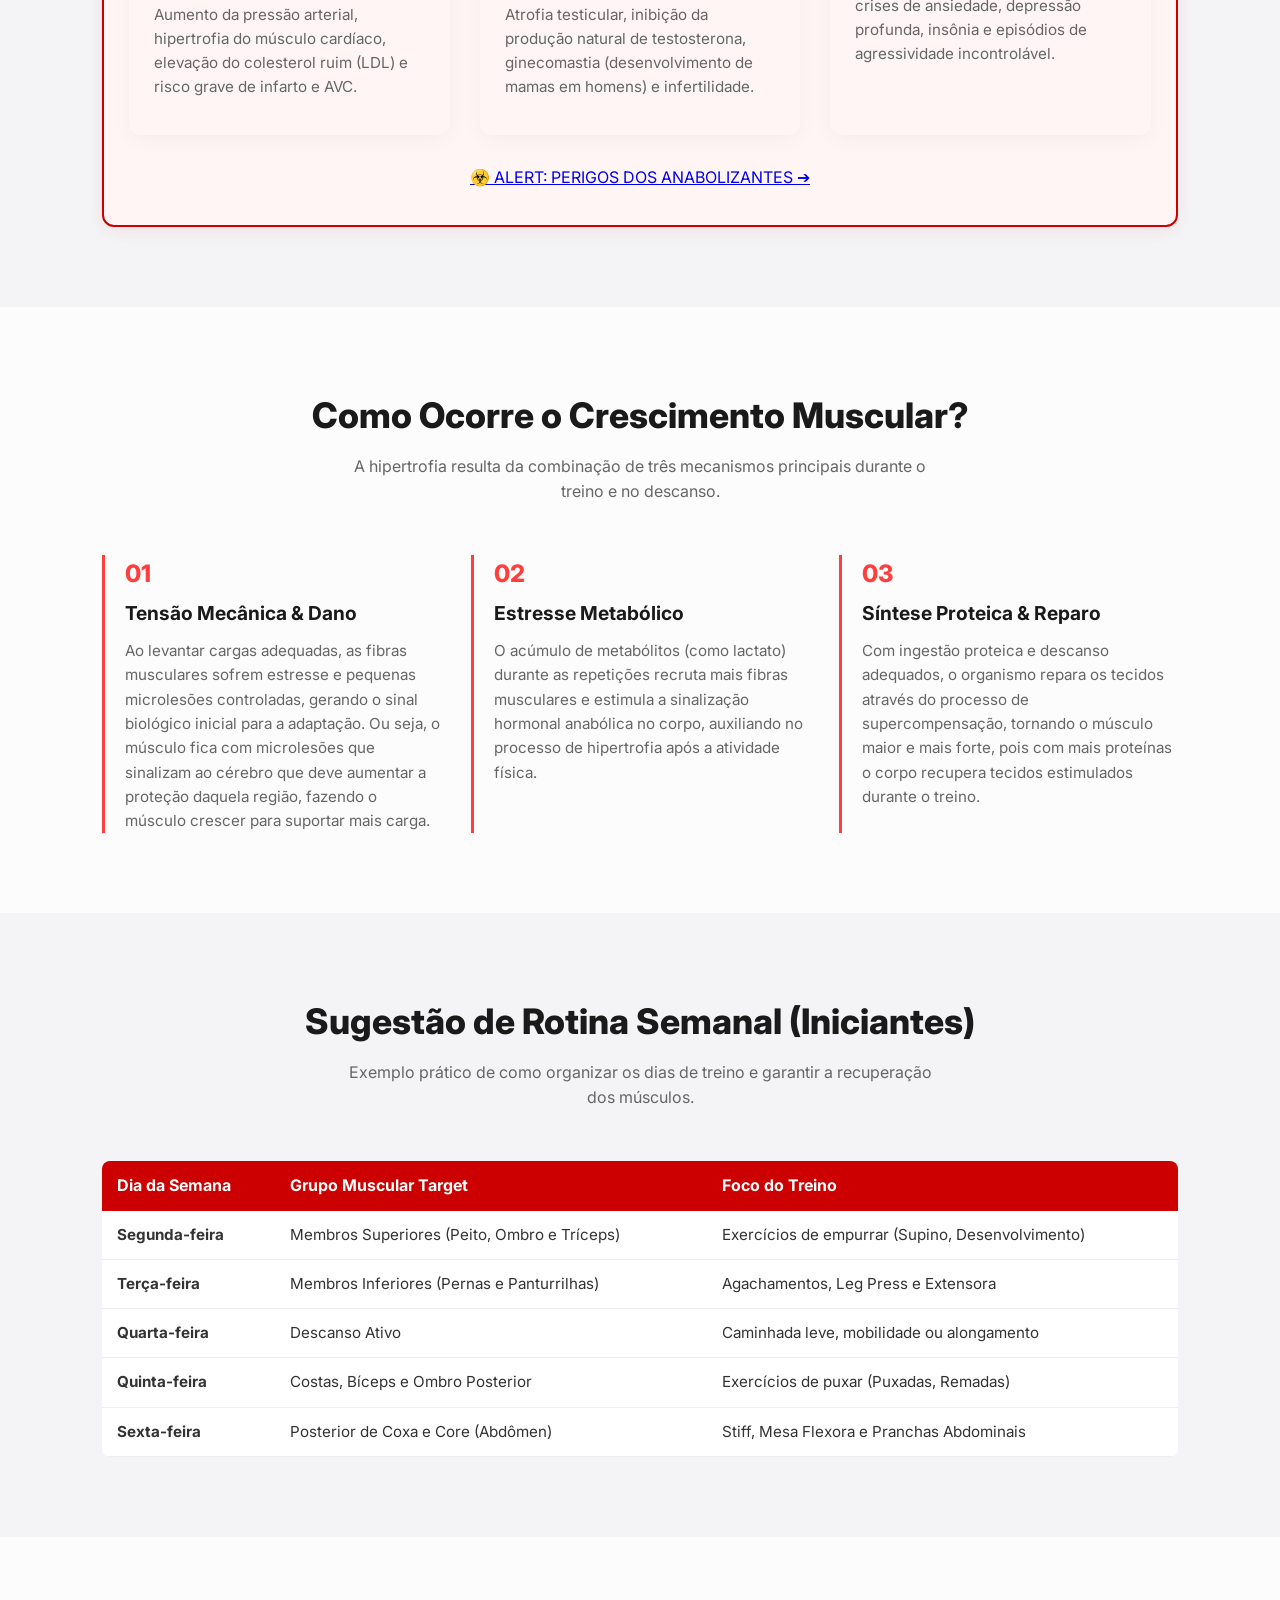
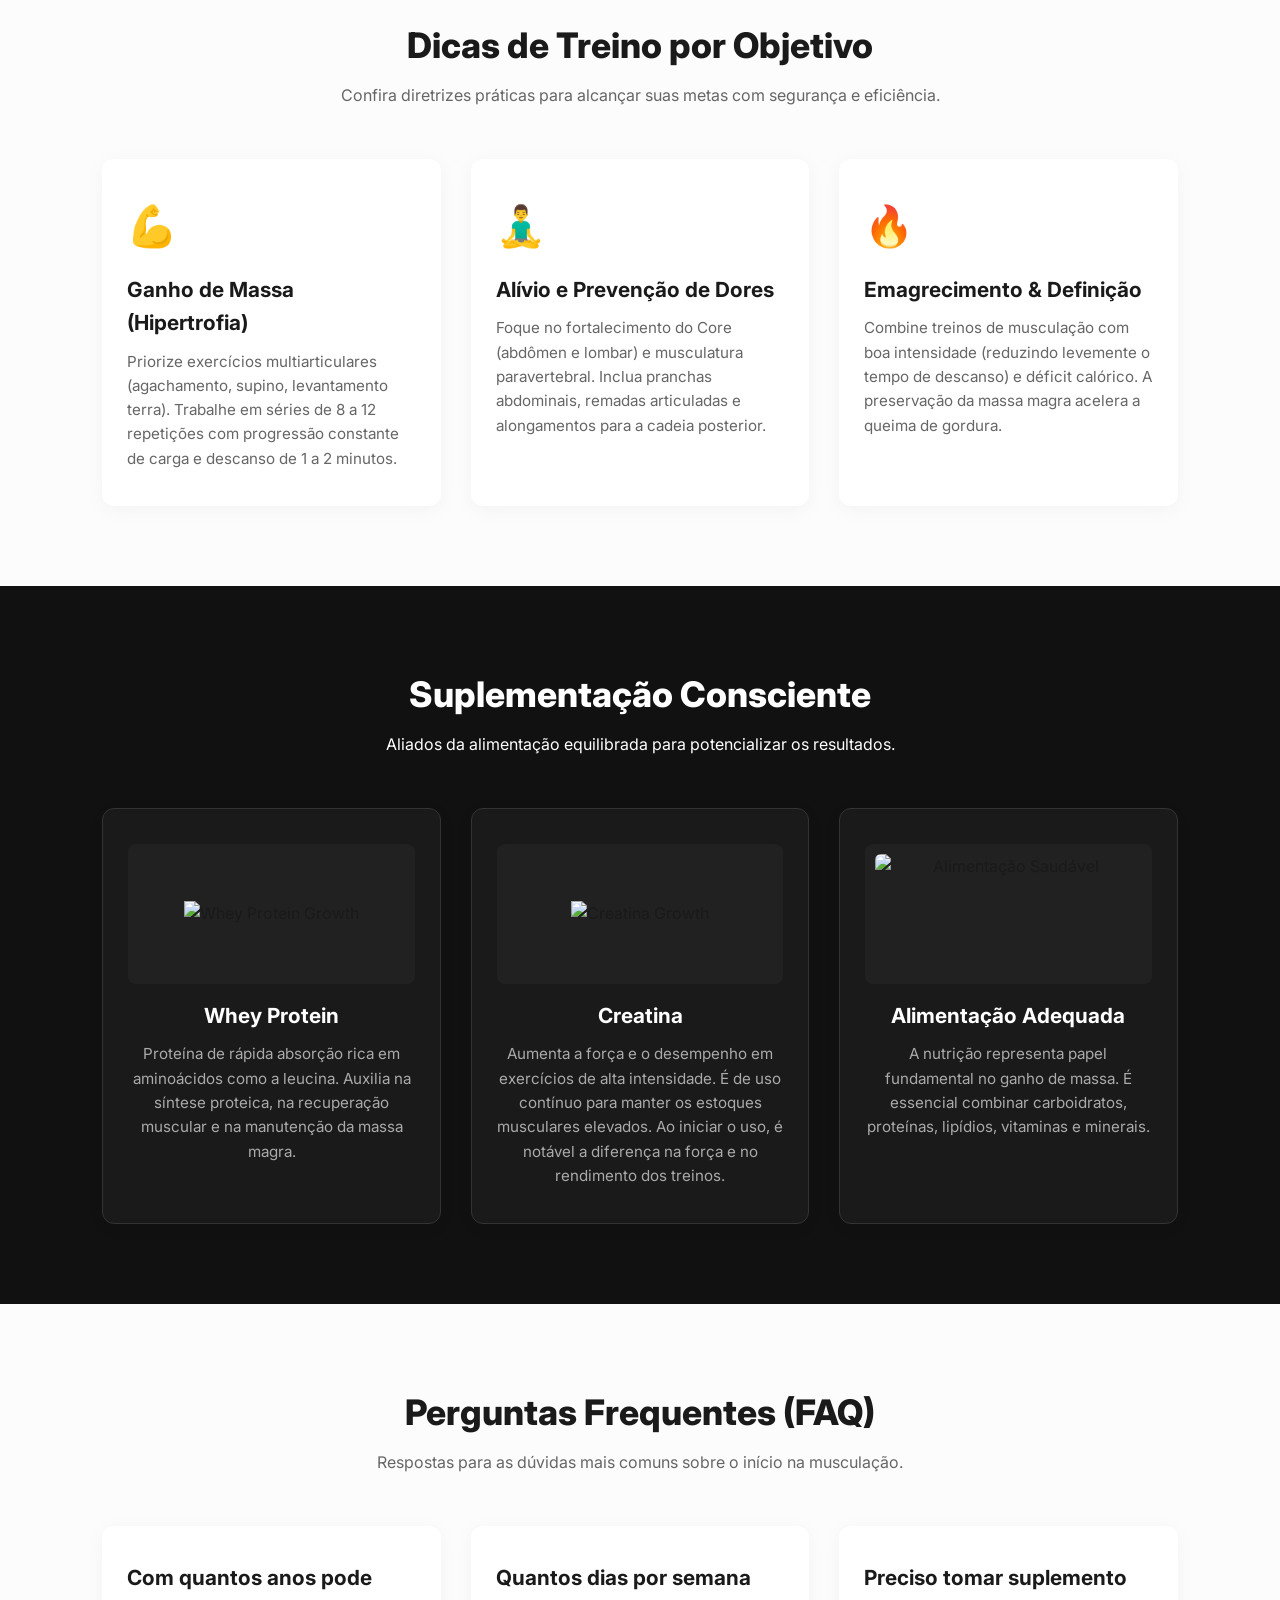
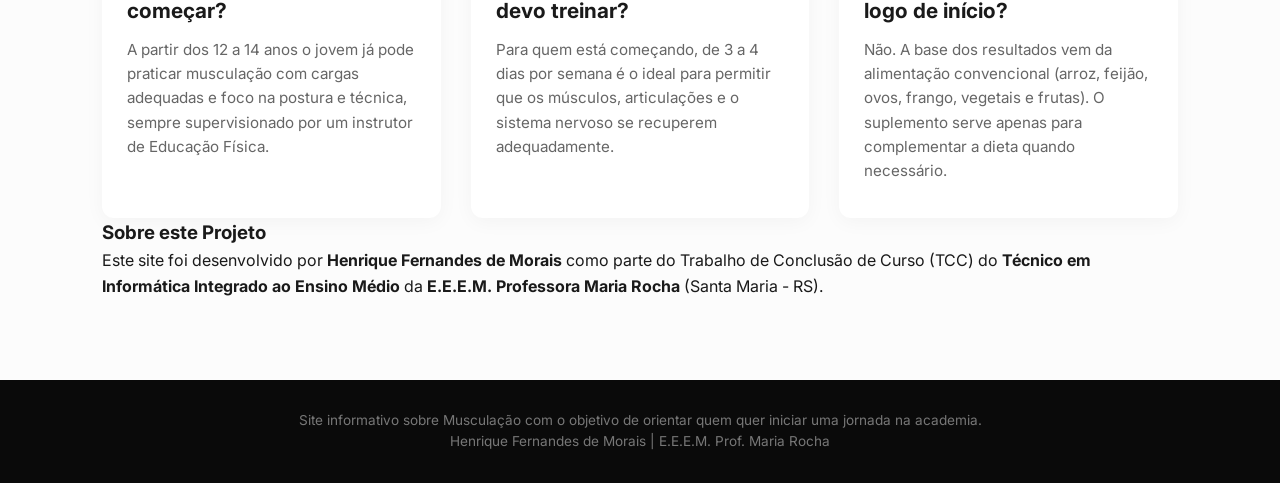
==== commit 4052e992: "Update index.html" ====
--- a/index.html
+++ b/index.html
@@ -5,7 +5,7 @@
     <meta name="viewport" content="width=device-width, initial-scale=1.0">
     <title>Musculação Guia e Saúde</title>
     <link rel="stylesheet" href="organizador.css">
-    <link href="https://fonts.googleapis.com/css2?family=Inter:wght@300;400;600;800&display=swap" rel="stylesheet">
+    <link href="https://fonts.googleapis.com/css2?family=Inter:wght@300;400;600;800;900&display=swap" rel="stylesheet">
 </head>
 <body>
 
@@ -32,8 +32,6 @@
             <span class="badge">Educação Física & Saúde</span>
             <h1>A PRÁTICA DA MUSCULAÇÃO</h1>
             <p>Descubra como o treinamento de força transforma a saúde física, previne doenças e fortalece a mente em todas as idades.</p>
-            <div class="hero-buttons">
-            </div>
         </div>
     </section>
 
@@ -107,7 +105,7 @@
                 <div class="card">
                     <img src="https://www.hipertrofia.org/blog/wp-content/uploads/2017/09/barbell-bench-press.gif" alt="Supino Reto" class="img-exercicio">
                     <h3>Supino Reto</h3>
-                    <p><strong>Postura Correta:</strong> Pés cravados no chão, escápulas retrraídas (ombros para trás e para baixo), barra descendo suavemente na linha do peitoral.</p>
+                    <p><strong>Postura Correta:</strong> Pés cravados no chão, escápulas retraídas (ombros para trás e para baixo), barra descendo suavemente na linha do peitoral.</p>
                 </div>
                 <div class="card">
                     <img src="https://i.pinimg.com/originals/7e/d3/fd/7ed3fd50a771c125a2fe8adcf3b7eae4.gif" alt="Puxada Alta" class="img-exercicio">
@@ -195,7 +193,7 @@
         </div>
     </section>
 
-    <!-- SEÇÃO ALERTA DE ANABOLIZANTES COM BOTÃO DESTACADO -->
+    <!-- SEÇÃO ALERTA DE ANABOLIZANTES COM BOTÃO NÉON/BIOHAZARD -->
     <section id="anabolizantes-alerta" class="section bg-alt">
         <div class="container">
             <div class="alerta-box">
@@ -222,12 +220,9 @@
                 </div>
 
                 <div class="alerta-btn-wrapper">
-                    <a href="Anabolizantes.html" class="btn-alerta-destaque">
-                        <span class="btn-icon">🚨</span>
-                        <span class="btn-texto">
-                            <strong>ALERTA DE ANABOLIZANTES</strong>
-                            <small>Clique aqui e conheça todos os riscos graves à saúde</small>
-                        </span>
+                    <a href="Anabolizantes.html" class="btn-anabolicos-hazard">
+                        <span class="btn-icon">☣️</span>
+                        <span class="btn-texto">ALERT: PERIGOS DOS ANABOLIZANTES</span>
                         <span class="btn-seta">➔</span>
                     </a>
                 </div>
--- a/organizador.css
+++ b/organizador.css
@@ -0,0 +1,722 @@
+* {
+    margin: 0;
+    padding: 0;
+    box-sizing: border-box;
+    font-family: 'Inter', sans-serif;
+}
+
+html {
+    scroll-behavior: smooth;
+}
+
+body {
+    color: #1a1a1a;
+    background-color: #fcfcfc;
+    line-height: 1.6;
+}
+
+/* ==========================================================================
+   BARRA DE NAVEGAÇÃO / MENU
+   ========================================================================== */
+.navbar {
+    display: flex;
+    justify-content: space-between;
+    align-items: center;
+    padding: 15px 8%;
+    background-color: rgba(255, 255, 255, 0.95);
+    position: fixed; /* Fixa o menu na tela ao rolar a página */
+    top: 0;
+    left: 0;        /* Alinha o menu no canto esquerdo da tela */
+    width: 100%;
+    z-index: 1000;
+    box-shadow: 0 2px 10px rgba(0,0,0,0.05);
+    backdrop-filter: blur(8px);
+}
+
+.logo {
+    display: flex;
+    align-items: center;
+    gap: 10px; 
+    font-weight: 800;
+    font-size: 1.2rem;
+    letter-spacing: 1px;
+    color: #111111;
+}
+
+.logo-img {
+    height: 40px; 
+    width: auto;
+    object-fit: contain;
+}
+
+.logo span {
+    color: #ff3e3e;
+}
+
+.nav-links {
+    display: flex;
+    align-items: center;
+    list-style: none;
+    margin: 0;
+    padding: 0;
+    gap: 25px;
+}
+
+.nav-links li {
+    margin: 0;
+    padding: 0;
+}
+
+.nav-links a {
+    text-decoration: none;
+    color: #333333;
+    font-size: 0.9rem;
+    font-weight: 600;
+    transition: color 0.3s ease;
+    white-space: nowrap;
+}
+
+.nav-links a:hover {
+    color: #ff3e3e;
+}
+
+.btn-nav {
+    background-color: #111111;
+    color: #ffffff;
+    padding: 10px 22px;
+    text-decoration: none;
+    border-radius: 30px;
+    font-size: 0.9rem;
+    font-weight: 600;
+    transition: background-color 0.3s;
+    white-space: nowrap;
+}
+
+.btn-nav:hover {
+    background-color: #ff3e3e;
+}
+
+.hero {
+    height: 90vh;
+    background: linear-gradient(rgba(0,0,0,0.6), rgba(0,0,0,0.7)), 
+                url('https://t4.ftcdn.net/jpg/08/89/34/37/360_F_889343799_sC5nIAgH83ZvUKYvlnsV1FuVdtX1Iu8j.jpg') center/cover no-repeat;
+    display: flex;
+    align-items: center;
+    justify-content: center;
+    text-align: center;
+    padding: 0 20px;
+}
+
+.hero-content {
+    max-width: 800px;
+    color: #ffffff;
+}
+
+.badge {
+    background-color: rgba(255, 62, 62, 0.2);
+    color: #ff6b6b;
+    border: 1px solid #ff3e3e;
+    padding: 6px 16px;
+    border-radius: 20px;
+    font-size: 0.85rem;
+    text-transform: uppercase;
+    letter-spacing: 1px;
+}
+
+.hero h1 {
+    font-size: 3.5rem;
+    font-weight: 800;
+    margin: 20px 0 15px;
+    line-height: 1.1;
+    letter-spacing: -1px;
+}
+
+.hero p {
+    font-size: 1.2rem;
+    color: #ddd;
+    margin-bottom: 30px;
+}
+
+.btn-primary {
+    background-color: #ff3e3e;
+    color: #fff;
+    padding: 14px 32px;
+    text-decoration: none;
+    border-radius: 30px;
+    font-weight: 600;
+    transition: opacity 0.3s;
+}
+
+.btn-primary:hover {
+    opacity: 0.9;
+}
+
+/* ==========================================================================
+   SEÇÕES GERAIS E CONTAINERS
+   ========================================================================== */
+.section {
+    padding: 80px 8%;
+}
+
+.container {
+    max-width: 1200px;
+    margin: 0 auto;
+}
+
+.section-title {
+    font-size: 2.2rem;
+    font-weight: 800;
+    text-align: center;
+    margin-bottom: 10px;
+}
+
+.section-subtitle {
+    text-align: center;
+    color: #666;
+    max-width: 600px;
+    margin: 0 auto 50px;
+}
+
+.bg-alt {
+    background-color: #f4f4f6;
+}
+
+.bg-dark {
+    background-color: #111;
+}
+
+.light-text {
+    color: #ffffff !important;
+}
+
+/* ==========================================================================
+   CARDS GRID & CARDS
+   ========================================================================== */
+.cards-grid {
+    display: grid;
+    grid-template-columns: repeat(auto-fit, minmax(280px, 1fr));
+    gap: 30px;
+}
+
+.card {
+    background-color: #fff;
+    padding: 35px 25px;
+    border-radius: 12px;
+    box-shadow: 0 4px 20px rgba(0,0,0,0.04);
+}
+
+.card-icon {
+    font-size: 2.5rem;
+    margin-bottom: 15px;
+}
+
+.card h3 {
+    margin-bottom: 10px;
+    font-size: 1.3rem;
+}
+
+.card p {
+    color: #666;
+    font-size: 0.95rem;
+}
+
+.card-dark {
+    background-color: #1a1a1a;
+    border: 1px solid #333;
+    display: flex;
+    flex-direction: column;
+    align-items: center;
+    text-align: center;
+}
+
+.card-dark h3 {
+    color: #fff;
+}
+
+.card-dark p {
+    color: #aaa;
+}
+
+/* ==========================================================================
+   IMAGENS DOS SUPLEMENTOS
+   ========================================================================== */
+.card-img-container {
+    width: 100%;
+    height: 140px;
+    display: flex;
+    align-items: center;
+    justify-content: center;
+    margin-bottom: 15px;
+    background-color: rgba(255, 255, 255, 0.03);
+    border-radius: 8px;
+    padding: 10px;
+}
+
+.suplemento-img {
+    max-height: 120px;
+    width: auto;
+    object-fit: contain;
+}
+
+.img-rounded {
+    width: 100%;
+    height: 100%;
+    object-fit: cover;
+    border-radius: 6px;
+}
+
+/* ==========================================================================
+   SEÇÃO SAÚDE MENTAL & CARD ROSA COMO LINK
+   ========================================================================== */
+.split-container {
+    display: grid;
+    grid-template-columns: 1fr 1fr;
+    gap: 50px;
+    align-items: center;
+}
+
+.split-text h2 {
+    font-size: 2rem;
+    margin-bottom: 20px;
+}
+
+.split-text p {
+    margin-bottom: 15px;
+    color: #444;
+}
+
+.split-card-link {
+    text-decoration: none;
+    display: block;
+}
+
+.split-card {
+    background-color: #e6005c;
+    color: #fff;
+    padding: 40px;
+    border-radius: 12px;
+    box-shadow: 0 8px 25px rgba(230, 0, 92, 0.25);
+}
+
+.split-card h3 {
+    font-size: 1.6rem;
+    margin-bottom: 15px;
+}
+
+.split-card p {
+    font-size: 1rem;
+    line-height: 1.5;
+    margin-bottom: 20px;
+    color: #fff;
+}
+
+.card-action {
+    display: inline-block;
+    font-weight: bold;
+    text-transform: uppercase;
+    font-size: 0.85rem;
+    letter-spacing: 1px;
+    background-color: rgba(255, 255, 255, 0.2);
+    padding: 8px 16px;
+    border-radius: 20px;
+}
+
+/* ==========================================================================
+   ETAPAS DA HIPERTROFIA
+   ========================================================================== */
+.process-steps {
+    display: grid;
+    grid-template-columns: repeat(auto-fit, minmax(250px, 1fr));
+    gap: 30px;
+}
+
+.step {
+    border-left: 3px solid #ff3e3e;
+    padding-left: 20px;
+}
+
+.step-num {
+    font-size: 1.5rem;
+    font-weight: 800;
+    color: #ff3e3e;
+}
+
+.step h4 {
+    font-size: 1.2rem;
+    margin: 5px 0 10px;
+}
+
+.step p {
+    color: #666;
+    font-size: 0.95rem;
+}
+
+/* ==========================================================================
+   RODAPÉ (FOOTER)
+   ========================================================================== */
+footer {
+    text-align: center;
+    padding: 30px;
+    background-color: #0a0a0a;
+    color: #777;
+    font-size: 0.85rem;
+}
+
+/* ==========================================================================
+   RESPONSIVIDADE (TELAS MENORES)
+   ========================================================================== */
+@media (max-width: 900px) {
+    .nav-links {
+        display: none;
+    }
+    .hero h1 {
+        font-size: 2.3rem;
+    }
+    .split-container {
+        grid-template-columns: 1fr;
+    }
+}
+
+.hero-jovens {
+    background: linear-gradient(rgba(0,0,0,0.6), rgba(0,0,0,0.7)), 
+                url('https://encrypted-tbn0.gstatic.com/images?q=tbn:ANd9GcSNM5jFFbpHfGmfrovvW8AQjZjcghE34X9YQ2zP1Lc4Rg&s=10') center/cover no-repeat;
+}
+
+/* Card de alerta na página dos treinos de jovens */
+.card-alert {
+    border-top: 4px solid #ff3e3e;
+    background-color: #fff5f5;
+}
+
+.card-alert h3 {
+    color: #cc0000;
+}
+
+/* ==========================================================================
+   ESTILO DA PÁGINA DOS ANABOLIZANTES
+   ========================================================================== */
+
+/* Fundo com imagem de marca-d'água clara */
+.body-anabolizantes {
+    background-image: linear-gradient(rgba(255, 255, 255, 0.92), rgba(255, 255, 255, 0.92)), 
+                      url('https://conteudo.imguol.com.br/c/entretenimento/d1/2023/05/02/anabolizante-hormonio-performance-esportiva-1683033629614_v2_4x3.jpg');
+    background-position: center;
+    background-repeat: no-repeat;
+    background-size: cover;
+    background-attachment: fixed;
+}
+
+.navbar-anabolizantes {
+    border-bottom: 3px solid #cc0000;
+}
+
+.btn-nav-danger {
+    background-color: #cc0000 !important;
+}
+
+.btn-nav-danger:hover {
+    background-color: #990000 !important;
+}
+
+/* Banner de Topo */
+.hero-anabolizantes {
+    background-color: #111111;
+    color: #ffffff;
+    padding: 50px 20px;
+    border-radius: 12px;
+    text-align: center;
+    margin: 20px 0 30px 0;
+    border-left: 6px solid #cc0000;
+}
+
+.hero-anabolizantes h1 {
+    font-size: 2rem;
+    color: #ffffff;
+    margin-top: 10px;
+}
+
+.hero-anabolizantes p {
+    font-size: 1.05rem;
+    color: #cccccc;
+    max-width: 800px;
+    margin: 10px auto 0 auto;
+}
+
+/* Caixa Vermelha de Alerta */
+.alerta-box-expansivo {
+    background-color: #fff0f0;
+    border: 2px solid #cc0000;
+    border-radius: 10px;
+    padding: 25px;
+    margin-bottom: 30px;
+}
+
+.alerta-header h2 {
+    color: #cc0000;
+    margin: 0;
+    font-size: 1.5rem;
+}
+
+.alerta-sub {
+    color: #666666;
+    font-size: 0.9rem;
+    margin-top: 4px;
+    font-weight: bold;
+}
+
+.alerta-texto {
+    font-size: 1rem;
+    line-height: 1.5;
+    color: #222222;
+    margin-top: 15px;
+}
+
+/* Cards de Substâncias */
+.title-danger {
+    color: #cc0000;
+}
+
+.card-substancia {
+    background: #ffffff;
+    border-top: 4px solid #cc0000;
+    padding: 20px;
+    border-radius: 8px;
+    box-shadow: 0 4px 12px rgba(0, 0, 0, 0.08);
+}
+
+.card-tag {
+    display: inline-block;
+    background-color: #ffe6e6;
+    color: #cc0000;
+    font-size: 0.75rem;
+    font-weight: bold;
+    padding: 4px 8px;
+    border-radius: 4px;
+    margin-bottom: 10px;
+}
+
+.card-substancia h3 {
+    color: #111111;
+    font-size: 1.15rem;
+    margin-bottom: 8px;
+}
+
+.lista-detalhada {
+    padding-left: 20px;
+    margin-top: 8px;
+}
+
+.lista-detalhada li {
+    font-size: 0.9rem;
+    margin-bottom: 6px;
+    color: #444444;
+}
+
+.bg-dark-anabolizantes {
+    background-color: #1d0707;
+    padding: 40px 20px;
+    border-radius: 12px;
+    margin: 30px 0;
+}
+
+.card-dark-alert {
+    background-color: #2e0f0f;
+    border-left: 4px solid #ff4d4d;
+    padding: 20px;
+    border-radius: 8px;
+    color: #ffffff;
+}
+
+.card-dark-alert h3 {
+    color: #ff6b6b;
+    margin-bottom: 8px;
+}
+
+.card-dark-alert p {
+    color: #dddddd;
+    font-size: 0.95rem;
+}
+
+/* Tabela Comparativa Simples */
+.tabela-wrapper {
+    overflow-x: auto;
+    margin-top: 15px;
+}
+
+.tabela-comparativa {
+    width: 100%;
+    border-collapse: collapse;
+    background-color: #ffffff;
+    border-radius: 8px;
+    overflow: hidden;
+}
+
+.tabela-comparativa th {
+    background-color: #cc0000;
+    color: #ffffff;
+    padding: 12px 15px;
+    text-align: left;
+}
+
+.tabela-comparativa td {
+    padding: 12px 15px;
+    border-bottom: 1px solid #eeeeee;
+    font-size: 0.95rem;
+    color: #333333;
+}
+
+/* Caixa Final de Conclusão */
+.text-center-box {
+    text-align: center;
+    background: #ffffff;
+    padding: 30px 20px;
+    border-radius: 10px;
+    border: 1px solid #dddddd;
+    margin-top: 30px;
+}
+
+.btn-hero-lg {
+    padding: 12px 28px;
+    font-size: 1rem;
+}
+
+/* ==========================================================================
+   TAMANHO DAS IMAGENS: GUIA DE TREINO JOVENS
+   ========================================================================== */
+#guia-treino-jovens .img-exercicio,
+.img-exercicio {
+    width: 100%;
+    max-width: 320px;
+    height: 160px;
+    object-fit: cover;
+    object-position: center;
+    border-radius: 8px;
+    display: block;
+    margin: 0 auto 19px auto;
+    box-shadow: 0 3px 10px rgba(0, 0, 0, 0.08);
+}
+
+/* ==========================================================================
+   BOTÃO VOLTAR AO TOPO (FLUTUANTE)
+   ========================================================================== */
+.topo-btn-container {
+    position: fixed;
+    bottom: 30px;
+    right: 30px;
+    z-index: 9999;
+}
+
+.topo-btn-container .btn-primary {
+    box-shadow: 0 4px 15px rgba(255, 62, 62, 0.4);
+    padding: 12px 24px;
+    border-radius: 30px;
+    display: flex;
+    align-items: center;
+    justify-content: center;
+    background-color: #ff3e3e;
+    color: #fff;
+    text-decoration: none;
+    font-weight: 600;
+}
+
+/* ==========================================================================
+   ESTILIZAÇÃO DO BOTÃO E SEÇÃO DE ALERTA DE ANABOLIZANTES (INDEX.HTML)
+   ========================================================================== */
+
+/* Caixa container de alerta na página principal */
+.alerta-box {
+    background-color: #fff5f5;
+    border: 2px solid #cc0000;
+    border-radius: 12px;
+    padding: 35px 25px;
+    box-shadow: 0 4px 20px rgba(204, 0, 0, 0.08);
+}
+
+.alerta-header h2 {
+    color: #cc0000;
+    font-size: 1.6rem;
+    margin-bottom: 12px;
+}
+
+.alerta-descricao {
+    color: #333333;
+    font-size: 1rem;
+    line-height: 1.6;
+    margin-bottom: 25px;
+}
+
+/* Centralização da área do botão */
+.alerta-btn-wrapper {
+    margin-top: 30px;
+    text-align: center;
+}
+
+/* O Botão Destaque Personalizado estilo Alerta de Emergência */
+.btn-alerta-destaque {
+    display: inline-flex;
+    align-items: center;
+    justify-content: center;
+    gap: 14px;
+    background: linear-gradient(135deg, #cc0000 0%, #880000 100%);
+    color: #ffffff !important;
+    text-decoration: none;
+    padding: 16px 32px;
+    border-radius: 50px;
+    border: 1px solid #ff4d4d;
+    box-shadow: 0 6px 20px rgba(204, 0, 0, 0.35);
+    transition: all 0.3s cubic-bezier(0.25, 0.8, 0.25, 1);
+    cursor: pointer;
+}
+
+/* Efeito Hover (passar o mouse) */
+.btn-alerta-destaque:hover {
+    transform: translateY(-4px) scale(1.02);
+    box-shadow: 0 10px 25px rgba(204, 0, 0, 0.5);
+    background: linear-gradient(135deg, #e60000 0%, #a00000 100%);
+    color: #ffffff !important;
+}
+
+/* Ícone de Sirene com Animação de Pulso */
+.btn-alerta-destaque .btn-icon {
+    font-size: 1.4rem;
+    animation: pulso-alerta 1.8s infinite;
+}
+
+/* Estrutura do Texto Interno */
+.btn-alerta-destaque .btn-texto {
+    display: flex;
+    flex-direction: column;
+    text-align: left;
+    line-height: 1.2;
+}
+
+.btn-alerta-destaque .btn-texto strong {
+    font-size: 1.1rem;
+    font-weight: 800;
+    letter-spacing: 0.5px;
+    color: #ffffff;
+}
+
+.btn-alerta-destaque .btn-texto small {
+    font-size: 0.8rem;
+    color: #ffcccc;
+    font-weight: 400;
+    margin-top: 3px;
+}
+
+/* Seta animada no final do botão */
+.btn-alerta-destaque .btn-seta {
+    font-size: 1.2rem;
+    transition: transform 0.3s ease;
+}
+
+.btn-alerta-destaque:hover .btn-seta {
+    transform: translateX(6px);
+}
+
+/* Animação suave para o ícone de sirene */
+@keyframes pulso-alerta {
+    0% { transform: scale(1); }
+    50% { transform: scale(1.25); }
+    100% { transform: scale(1); }
+}
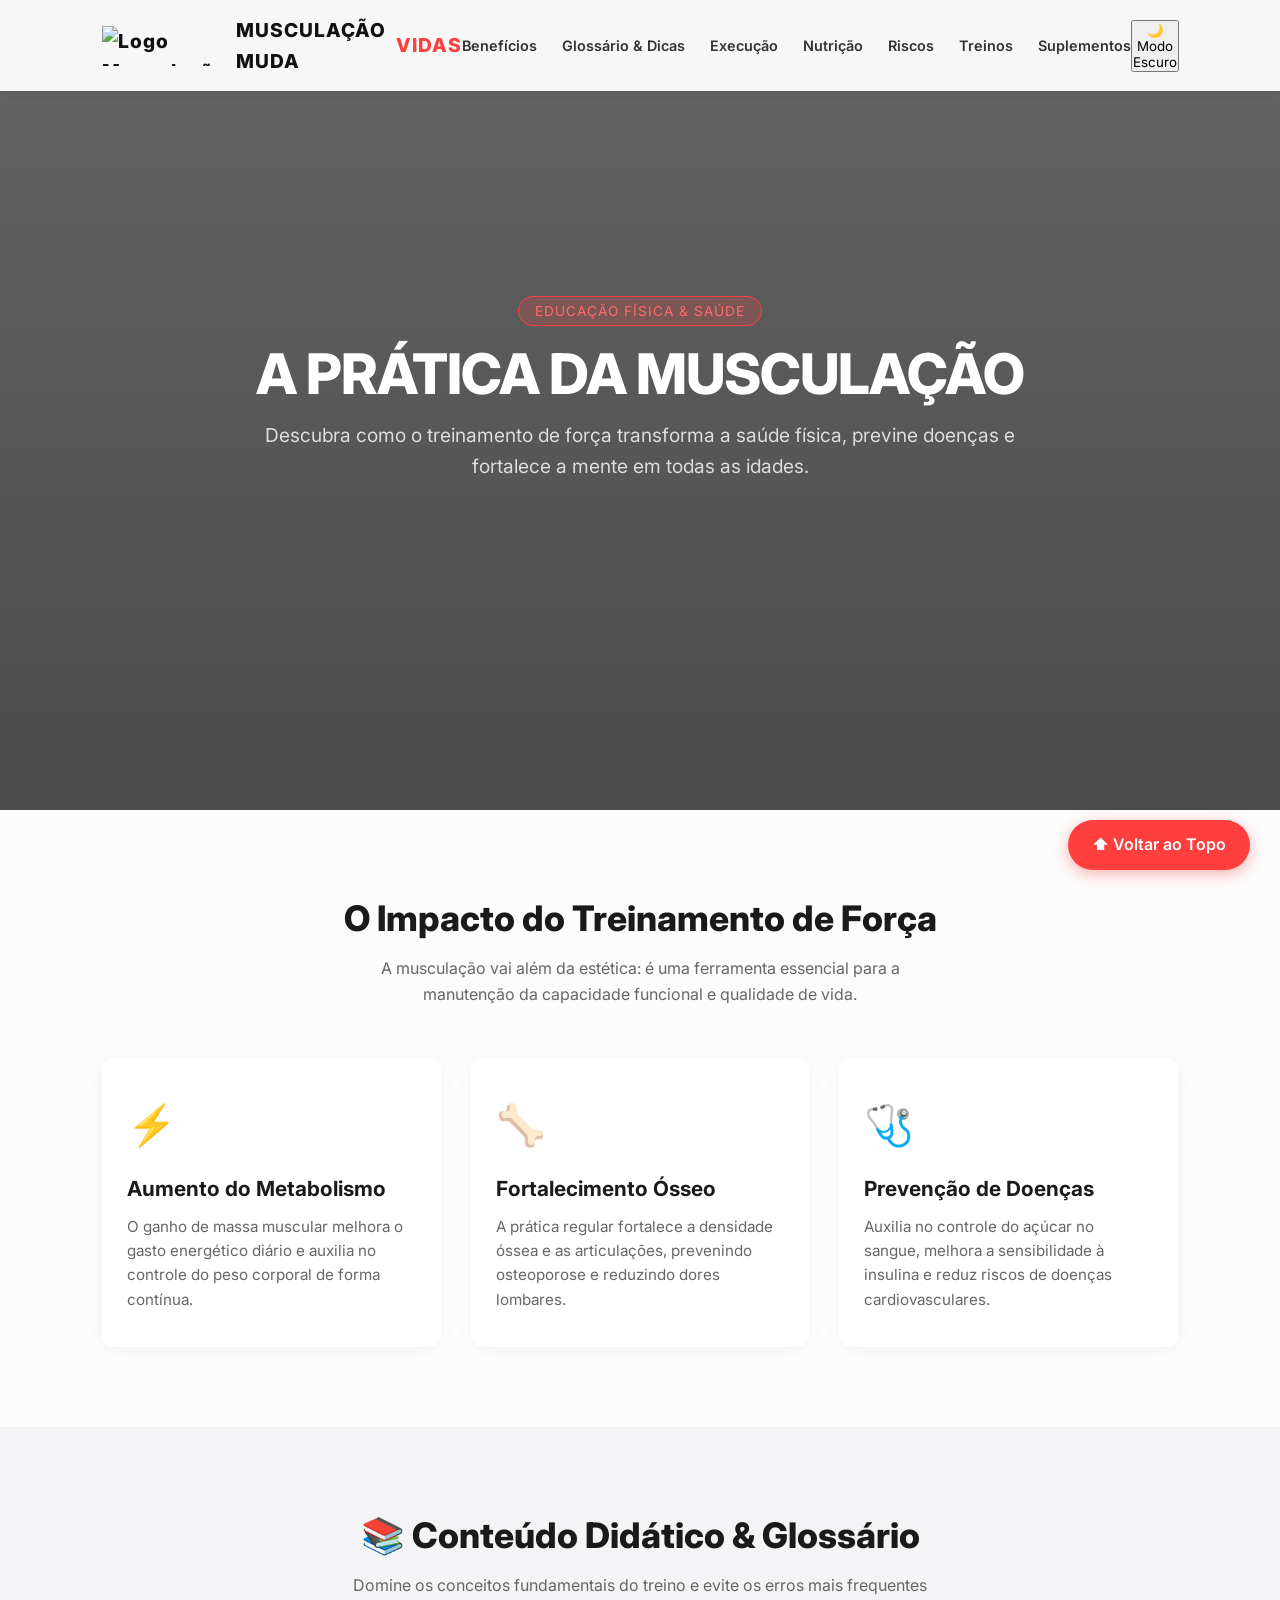
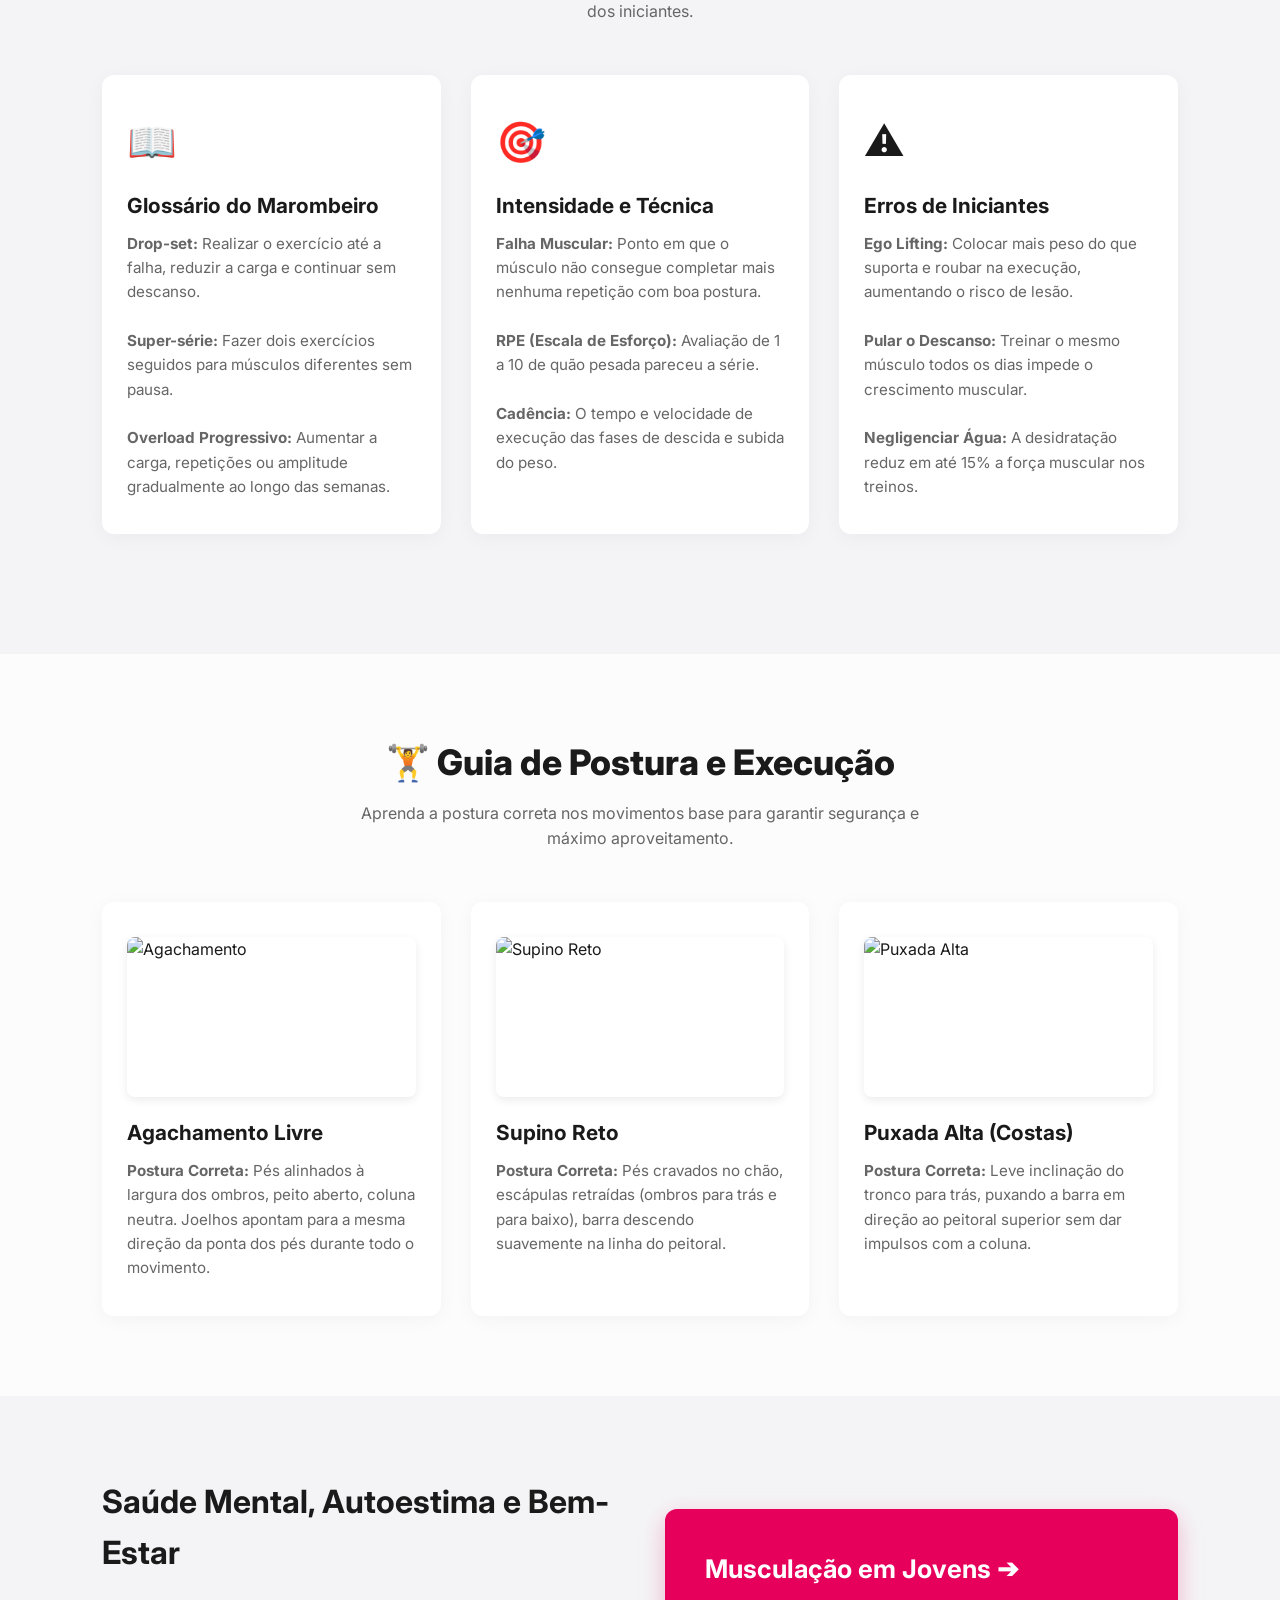
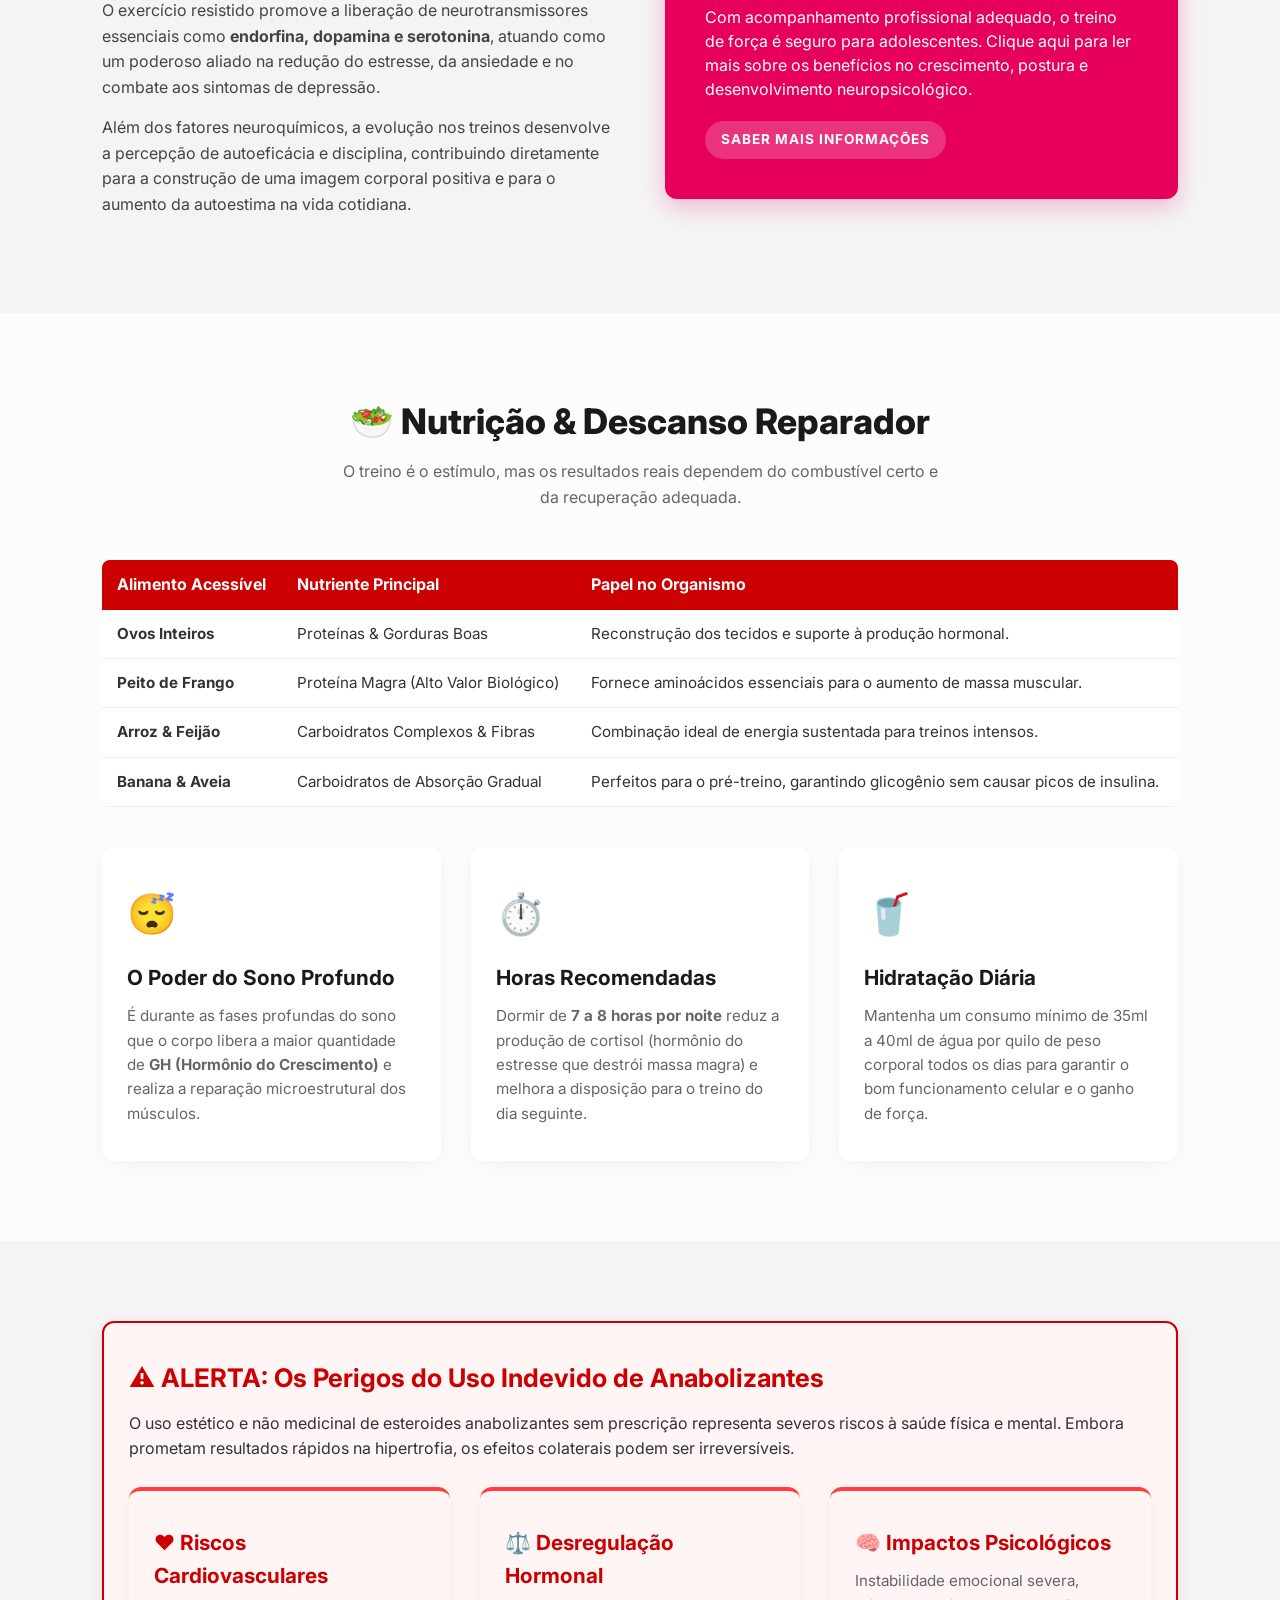
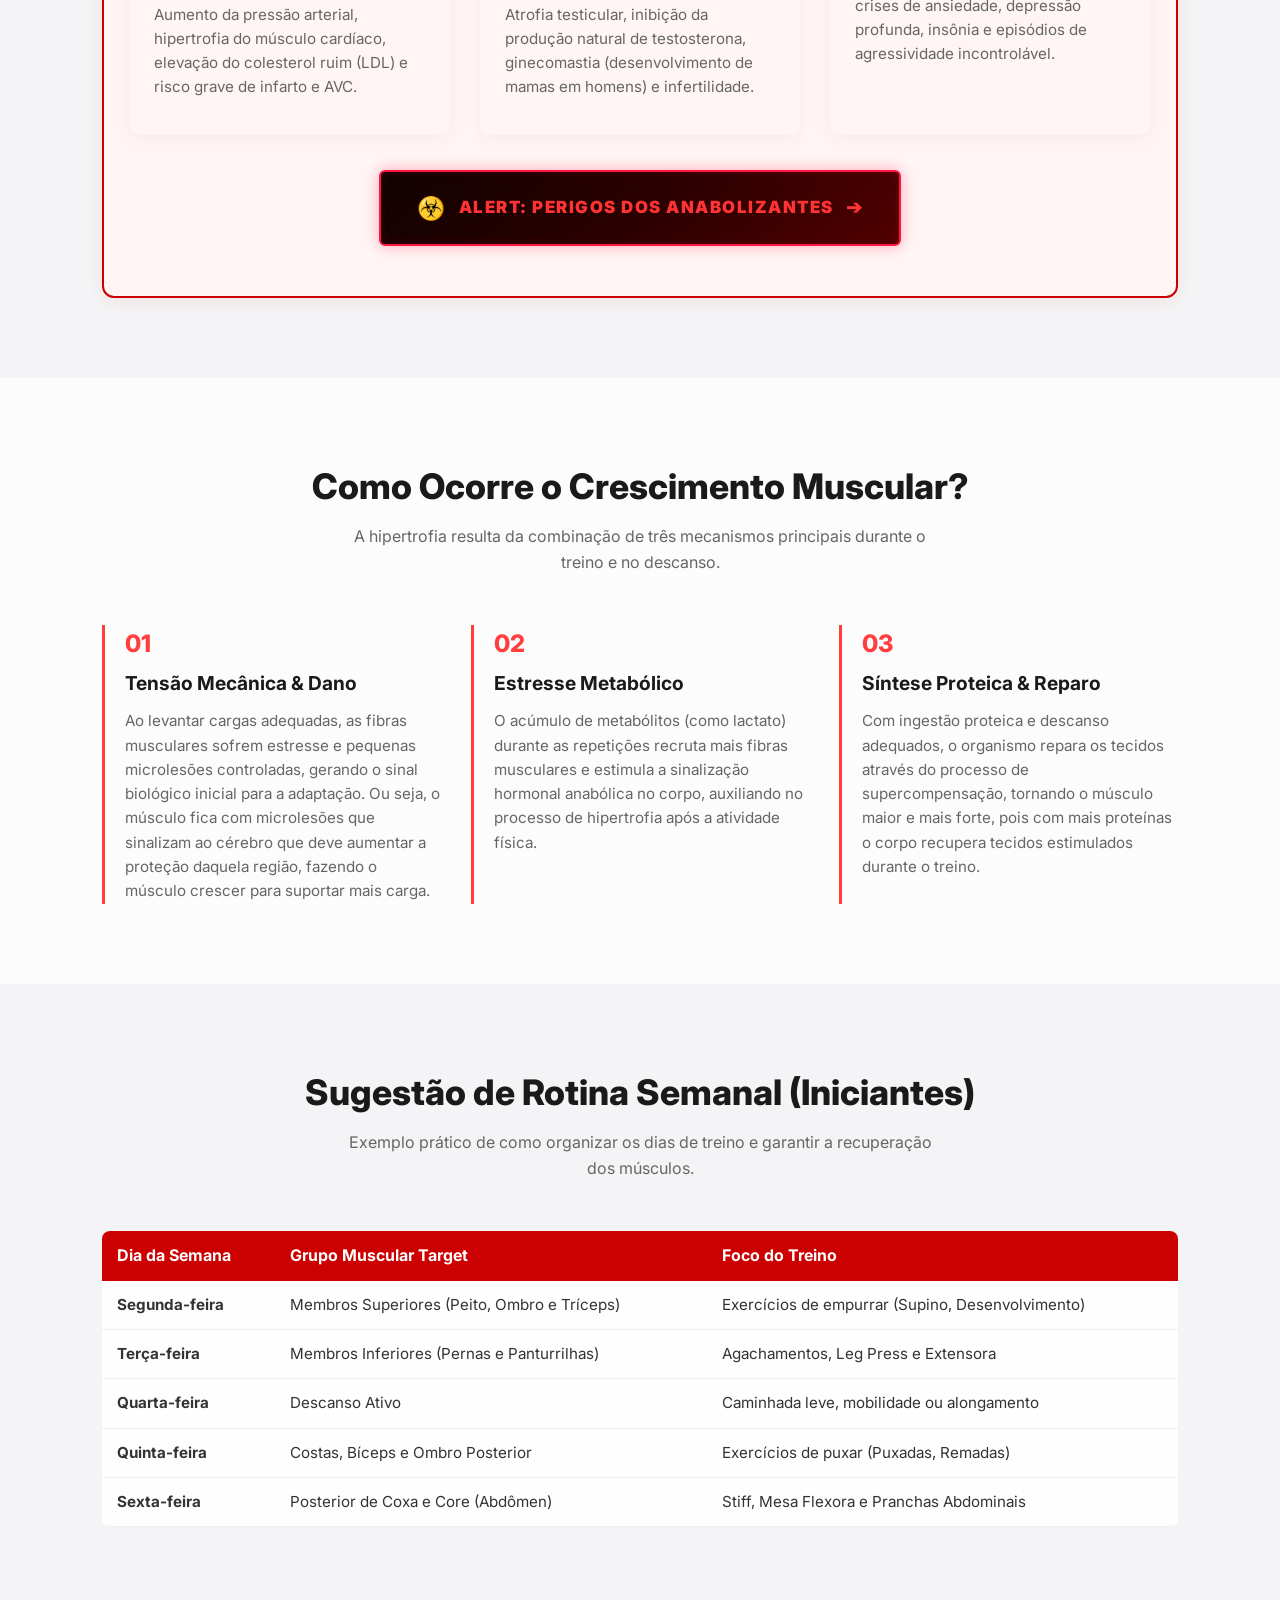
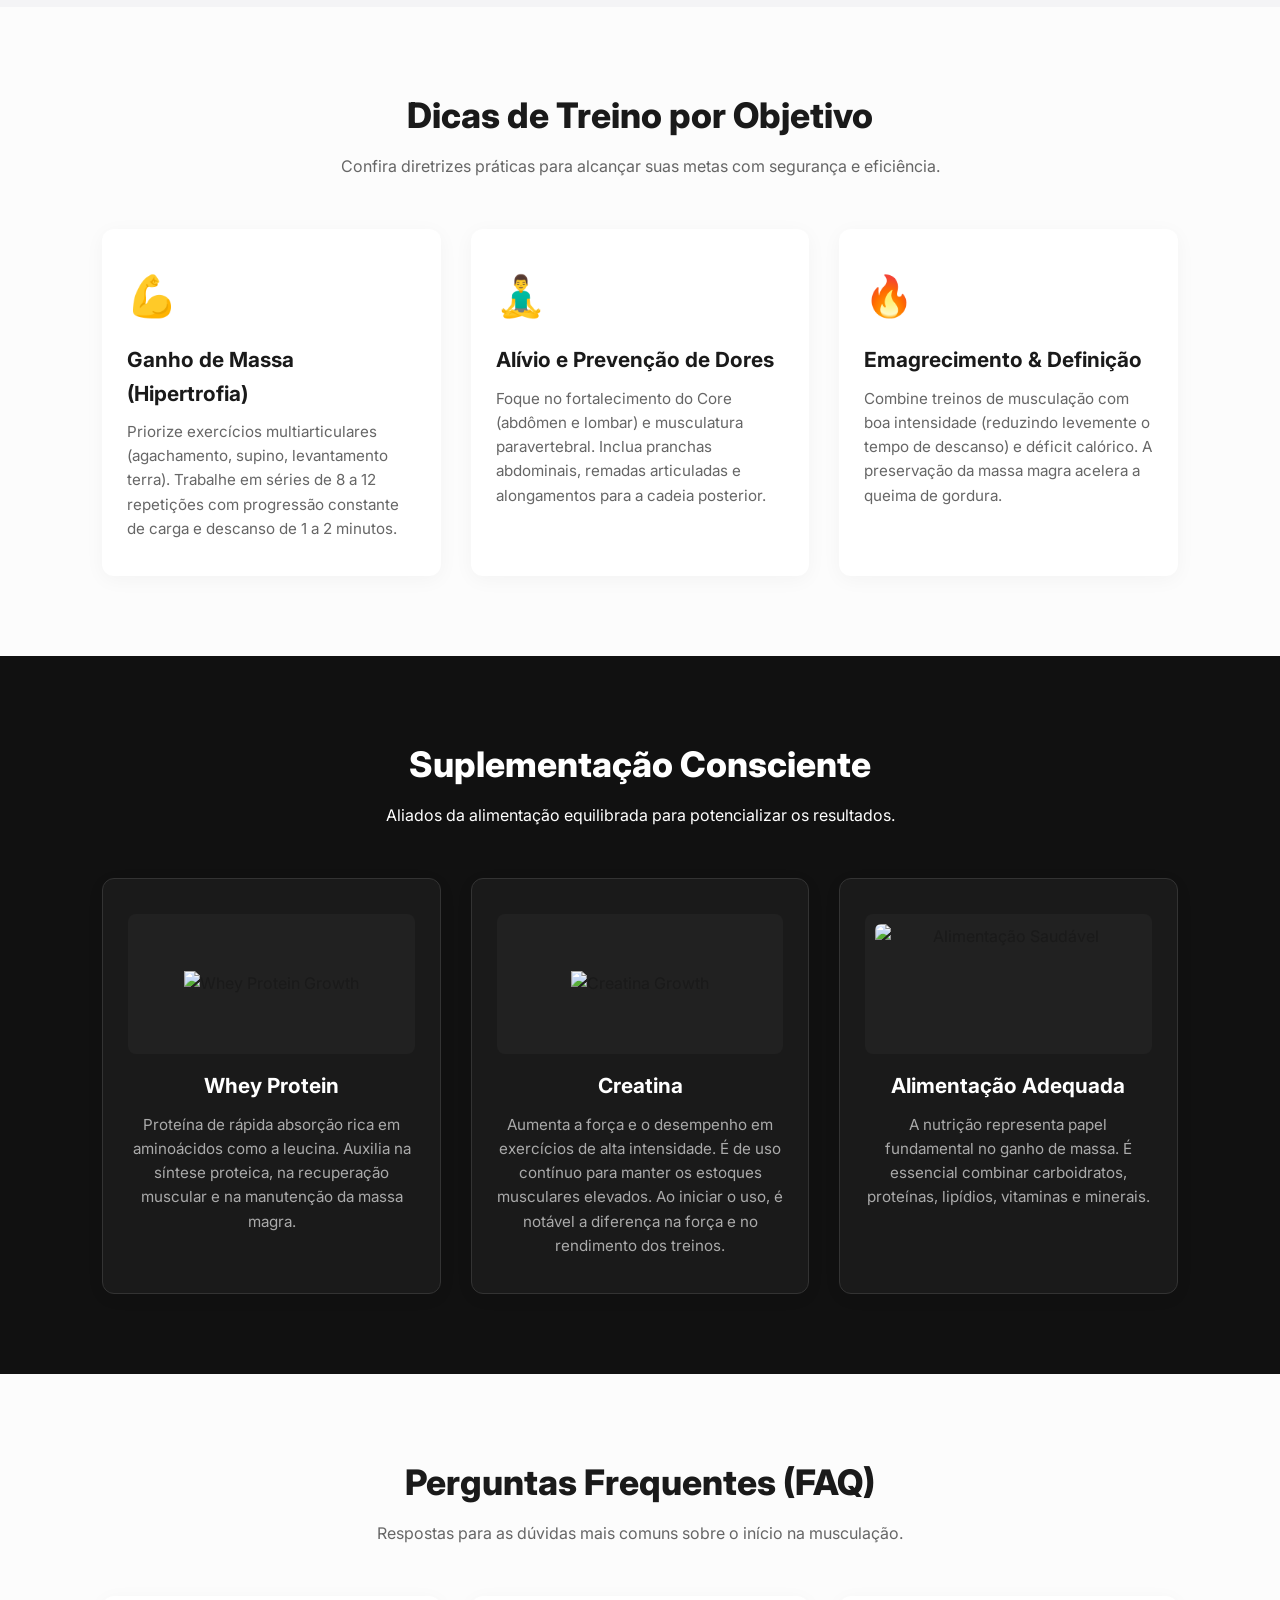
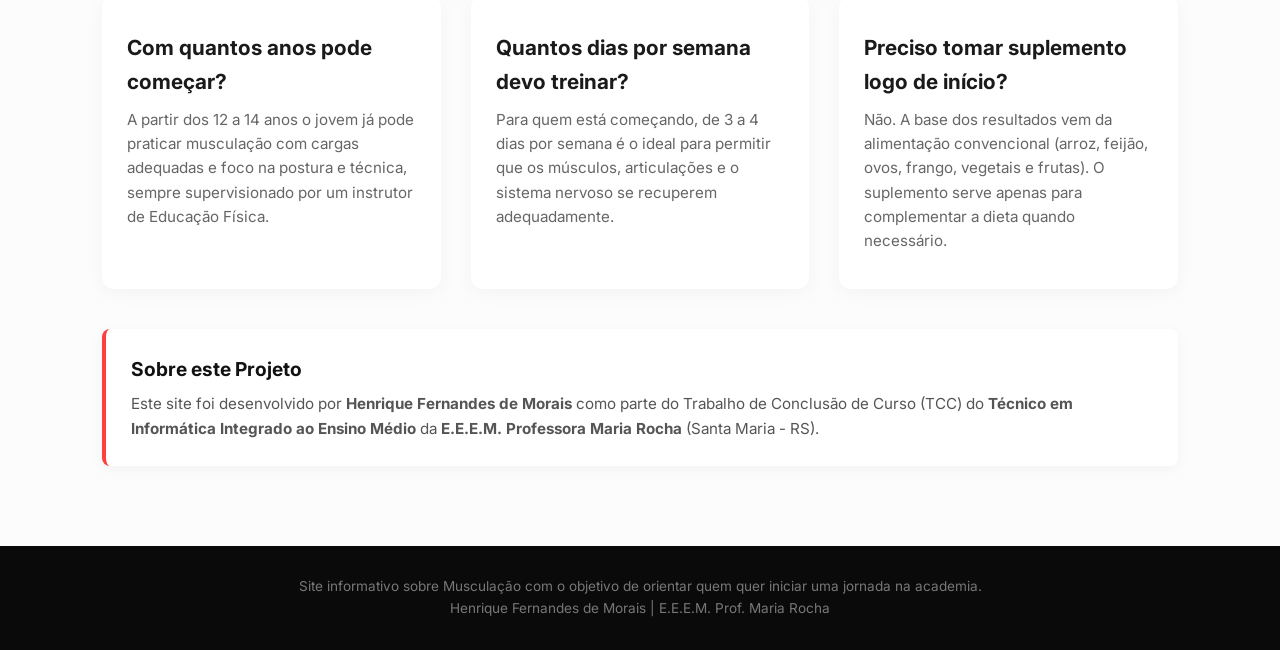
==== commit ed718fe3: "Update index.html" ====
--- a/index.html
+++ b/index.html
@@ -25,6 +25,7 @@
                 <li><a href="#suplementacao">Suplementos</a></li>
             </ul>
         </nav>
+        <button id="theme-toggle" class="btn-theme-toggle" aria-label="Alternar Modo Escuro/Claro">🌙 Modo Escuro</button>
     </header>
 
     <section id="inicio" class="hero">
@@ -395,5 +396,6 @@
         <p>Henrique Fernandes de Morais | E.E.E.M. Prof. Maria Rocha</p>
     </footer>
 
+    <script src="theme.js"></script>
 </body>
 </html>
--- a/organizador.css
+++ b/organizador.css
@@ -24,9 +24,9 @@
     align-items: center;
     padding: 15px 8%;
     background-color: rgba(255, 255, 255, 0.95);
-    position: fixed; /* Fixa o menu na tela ao rolar a página */
+    position: fixed;
     top: 0;
-    left: 0;        /* Alinha o menu no canto esquerdo da tela */
+    left: 0;
     width: 100%;
     z-index: 1000;
     box-shadow: 0 2px 10px rgba(0,0,0,0.05);
@@ -237,6 +237,26 @@
     color: #aaa;
 }
 
+.card-autor {
+    background-color: #ffffff;
+    border-left: 4px solid #ff3e3e;
+    padding: 25px;
+    border-radius: 8px;
+    margin-top: 40px;
+    box-shadow: 0 4px 15px rgba(0,0,0,0.04);
+}
+
+.card-autor h3 {
+    font-size: 1.2rem;
+    margin-bottom: 8px;
+    color: #111;
+}
+
+.card-autor p {
+    color: #555;
+    font-size: 0.95rem;
+}
+
 /* ==========================================================================
    IMAGENS DOS SUPLEMENTOS
    ========================================================================== */
@@ -382,7 +402,6 @@
                 url('https://encrypted-tbn0.gstatic.com/images?q=tbn:ANd9GcSNM5jFFbpHfGmfrovvW8AQjZjcghE34X9YQ2zP1Lc4Rg&s=10') center/cover no-repeat;
 }
 
-/* Card de alerta na página dos treinos de jovens */
 .card-alert {
     border-top: 4px solid #ff3e3e;
     background-color: #fff5f5;
@@ -395,10 +414,8 @@
 /* ==========================================================================
    ESTILO DA PÁGINA DOS ANABOLIZANTES
    ========================================================================== */
-
-/* Fundo com imagem de marca-d'água clara */
 .body-anabolizantes {
-    background-image: linear-gradient(rgba(255, 255, 255, 0.92), rgba(255, 255, 255, 0.92)), 
+    background-image: linear-gradient(rgba(255, 255, 255, 0.93), rgba(255, 255, 255, 0.93)), 
                       url('https://conteudo.imguol.com.br/c/entretenimento/d1/2023/05/02/anabolizante-hormonio-performance-esportiva-1683033629614_v2_4x3.jpg');
     background-position: center;
     background-repeat: no-repeat;
@@ -418,7 +435,6 @@
     background-color: #990000 !important;
 }
 
-/* Banner de Topo */
 .hero-anabolizantes {
     background-color: #111111;
     color: #ffffff;
@@ -442,13 +458,13 @@
     margin: 10px auto 0 auto;
 }
 
-/* Caixa Vermelha de Alerta */
 .alerta-box-expansivo {
-    background-color: #fff0f0;
+    background-color: rgba(255, 240, 240, 0.95);
     border: 2px solid #cc0000;
     border-radius: 10px;
     padding: 25px;
     margin-bottom: 30px;
+    box-shadow: 0 4px 15px rgba(204, 0, 0, 0.1);
 }
 
 .alerta-header h2 {
@@ -471,13 +487,12 @@
     margin-top: 15px;
 }
 
-/* Cards de Substâncias */
 .title-danger {
     color: #cc0000;
 }
 
 .card-substancia {
-    background: #ffffff;
+    background: rgba(255, 255, 255, 0.95);
     border-top: 4px solid #cc0000;
     padding: 20px;
     border-radius: 8px;
@@ -513,7 +528,7 @@
 }
 
 .bg-dark-anabolizantes {
-    background-color: #1d0707;
+    background-color: rgba(29, 7, 7, 0.95);
     padding: 40px 20px;
     border-radius: 12px;
     margin: 30px 0;
@@ -537,7 +552,6 @@
     font-size: 0.95rem;
 }
 
-/* Tabela Comparativa Simples */
 .tabela-wrapper {
     overflow-x: auto;
     margin-top: 15px;
@@ -546,7 +560,7 @@
 .tabela-comparativa {
     width: 100%;
     border-collapse: collapse;
-    background-color: #ffffff;
+    background-color: rgba(255, 255, 255, 0.95);
     border-radius: 8px;
     overflow: hidden;
 }
@@ -565,10 +579,9 @@
     color: #333333;
 }
 
-/* Caixa Final de Conclusão */
 .text-center-box {
     text-align: center;
-    background: #ffffff;
+    background: rgba(255, 255, 255, 0.95);
     padding: 30px 20px;
     border-radius: 10px;
     border: 1px solid #dddddd;
@@ -620,10 +633,8 @@
 }
 
 /* ==========================================================================
-   ESTILIZAÇÃO DO BOTÃO E SEÇÃO DE ALERTA DE ANABOLIZANTES (INDEX.HTML)
-   ========================================================================== */
-
-/* Caixa container de alerta na página principal */
+   BOTÃO TEMÁTICO: ALERTA DE ANABOLIZANTES (BIOHAZARD STYLE)
+   ========================================================================== */
 .alerta-box {
     background-color: #fff5f5;
     border: 2px solid #cc0000;
@@ -645,78 +656,63 @@
     margin-bottom: 25px;
 }
 
-/* Centralização da área do botão */
 .alerta-btn-wrapper {
-    margin-top: 30px;
-    text-align: center;
-}
-
-/* O Botão Destaque Personalizado estilo Alerta de Emergência */
-.btn-alerta-destaque {
+    display: flex;
+    justify-content: center;
+    align-items: center;
+    margin: 35px 0 15px 0;
+}
+
+.btn-anabolicos-hazard {
     display: inline-flex;
     align-items: center;
     justify-content: center;
-    gap: 14px;
-    background: linear-gradient(135deg, #cc0000 0%, #880000 100%);
+    gap: 12px;
+    padding: 18px 36px;
+    background: linear-gradient(135deg, #120202 0%, #2a0000 50%, #500000 100%);
+    color: #ff3333 !important;
+    font-family: 'Inter', sans-serif;
+    font-size: 1.05rem;
+    font-weight: 900;
+    text-transform: uppercase;
+    letter-spacing: 1.5px;
+    text-decoration: none;
+    border: 2px solid #ff1744;
+    border-radius: 6px;
+    box-shadow: 0 0 15px rgba(255, 23, 68, 0.35), inset 0 0 10px rgba(255, 23, 68, 0.15);
+    transition: all 0.25s ease-in-out;
+    cursor: pointer;
+}
+
+.btn-anabolicos-hazard:hover {
+    background: linear-gradient(135deg, #ff1744 0%, #b20000 100%);
     color: #ffffff !important;
-    text-decoration: none;
-    padding: 16px 32px;
-    border-radius: 50px;
-    border: 1px solid #ff4d4d;
-    box-shadow: 0 6px 20px rgba(204, 0, 0, 0.35);
-    transition: all 0.3s cubic-bezier(0.25, 0.8, 0.25, 1);
-    cursor: pointer;
-}
-
-/* Efeito Hover (passar o mouse) */
-.btn-alerta-destaque:hover {
-    transform: translateY(-4px) scale(1.02);
-    box-shadow: 0 10px 25px rgba(204, 0, 0, 0.5);
-    background: linear-gradient(135deg, #e60000 0%, #a00000 100%);
-    color: #ffffff !important;
-}
-
-/* Ícone de Sirene com Animação de Pulso */
-.btn-alerta-destaque .btn-icon {
+    border-color: #ff6666;
+    box-shadow: 0 0 30px rgba(255, 23, 68, 0.8), inset 0 0 12px rgba(255, 255, 255, 0.3);
+    transform: translateY(-3px) scale(1.02);
+}
+
+.btn-anabolicos-hazard .btn-icon {
     font-size: 1.4rem;
-    animation: pulso-alerta 1.8s infinite;
-}
-
-/* Estrutura do Texto Interno */
-.btn-alerta-destaque .btn-texto {
-    display: flex;
-    flex-direction: column;
-    text-align: left;
-    line-height: 1.2;
-}
-
-.btn-alerta-destaque .btn-texto strong {
-    font-size: 1.1rem;
-    font-weight: 800;
-    letter-spacing: 0.5px;
-    color: #ffffff;
-}
-
-.btn-alerta-destaque .btn-texto small {
-    font-size: 0.8rem;
-    color: #ffcccc;
-    font-weight: 400;
-    margin-top: 3px;
-}
-
-/* Seta animada no final do botão */
-.btn-alerta-destaque .btn-seta {
+    animation: pulso-biohazard 1.5s infinite alternate;
+}
+
+.btn-anabolicos-hazard .btn-seta {
     font-size: 1.2rem;
-    transition: transform 0.3s ease;
-}
-
-.btn-alerta-destaque:hover .btn-seta {
-    transform: translateX(6px);
-}
-
-/* Animação suave para o ícone de sirene */
-@keyframes pulso-alerta {
-    0% { transform: scale(1); }
-    50% { transform: scale(1.25); }
-    100% { transform: scale(1); }
-}
+    transition: transform 0.25s ease;
+}
+
+.btn-anabolicos-hazard:hover .btn-seta {
+    transform: translateX(8px);
+}
+
+@keyframes pulso-biohazard {
+    0% {
+        transform: scale(1);
+        opacity: 0.8;
+    }
+    100% {
+        transform: scale(1.2);
+        opacity: 1;
+    }
+}
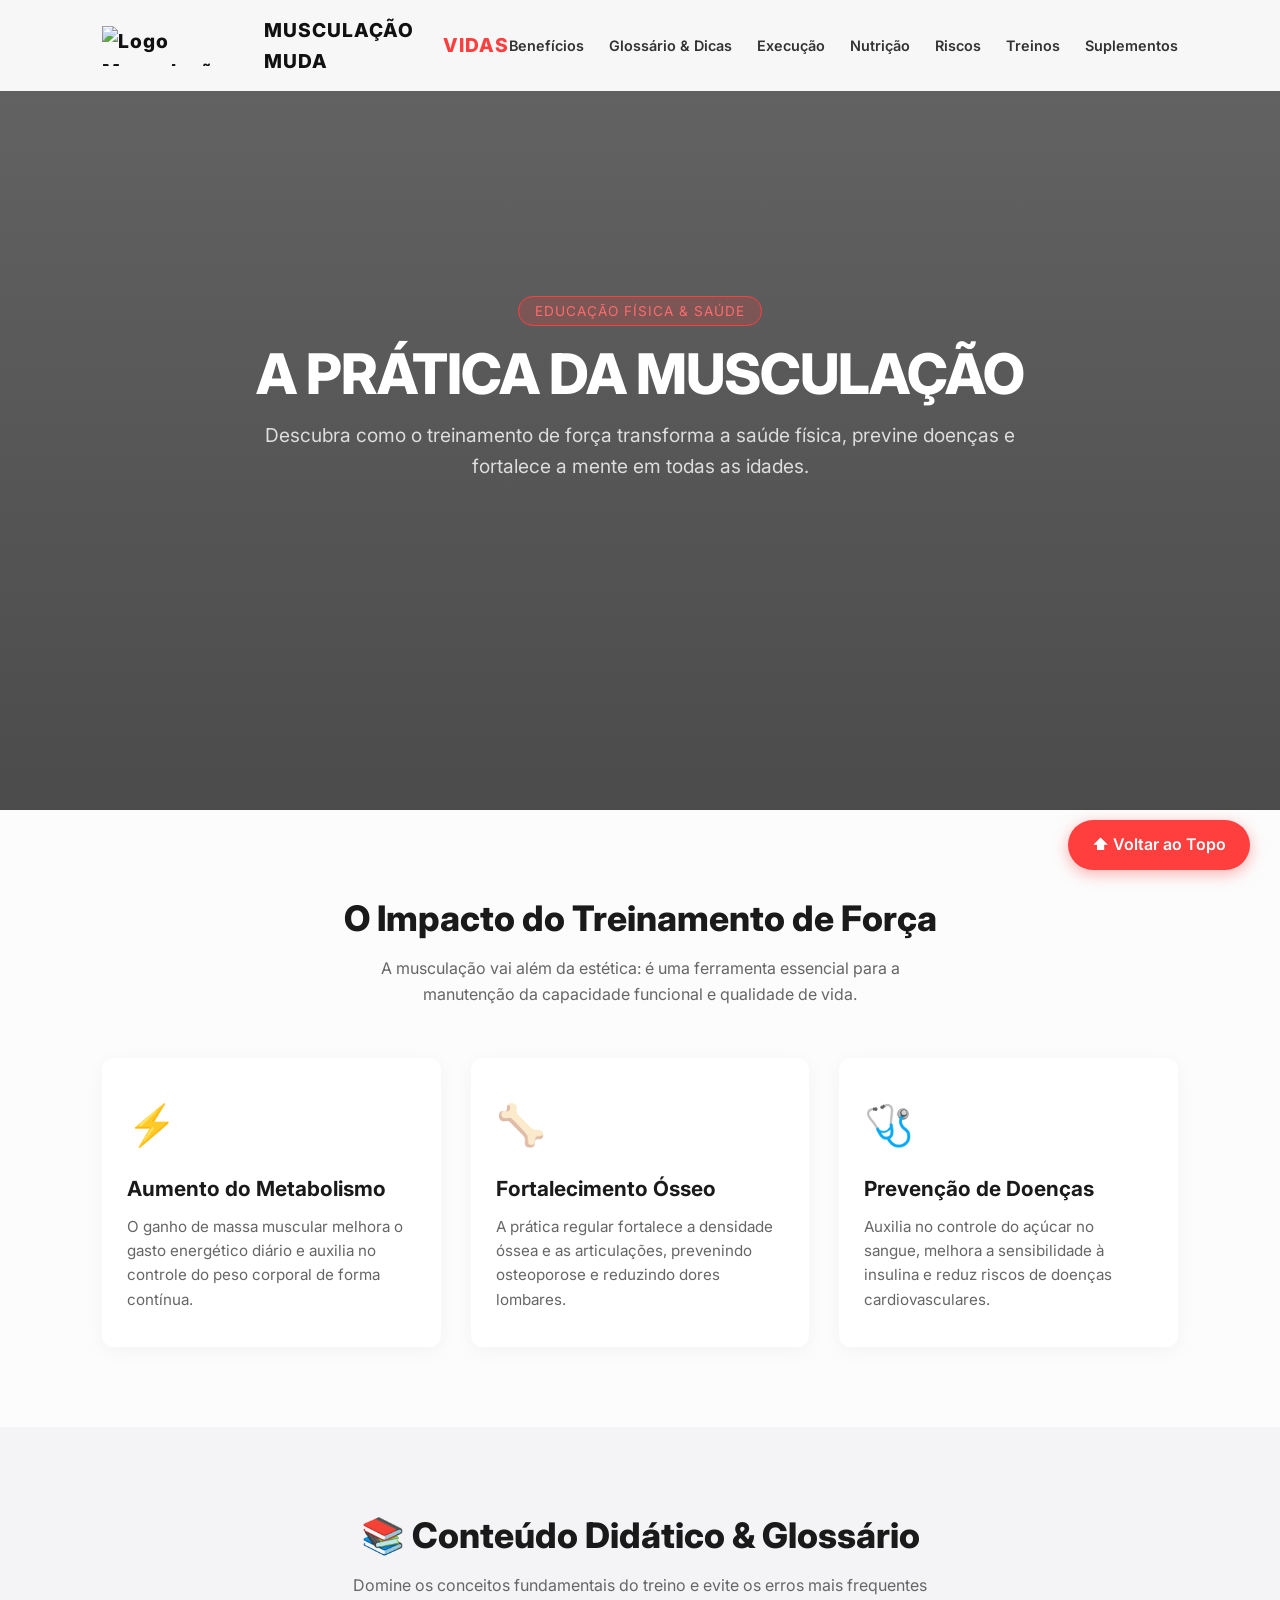
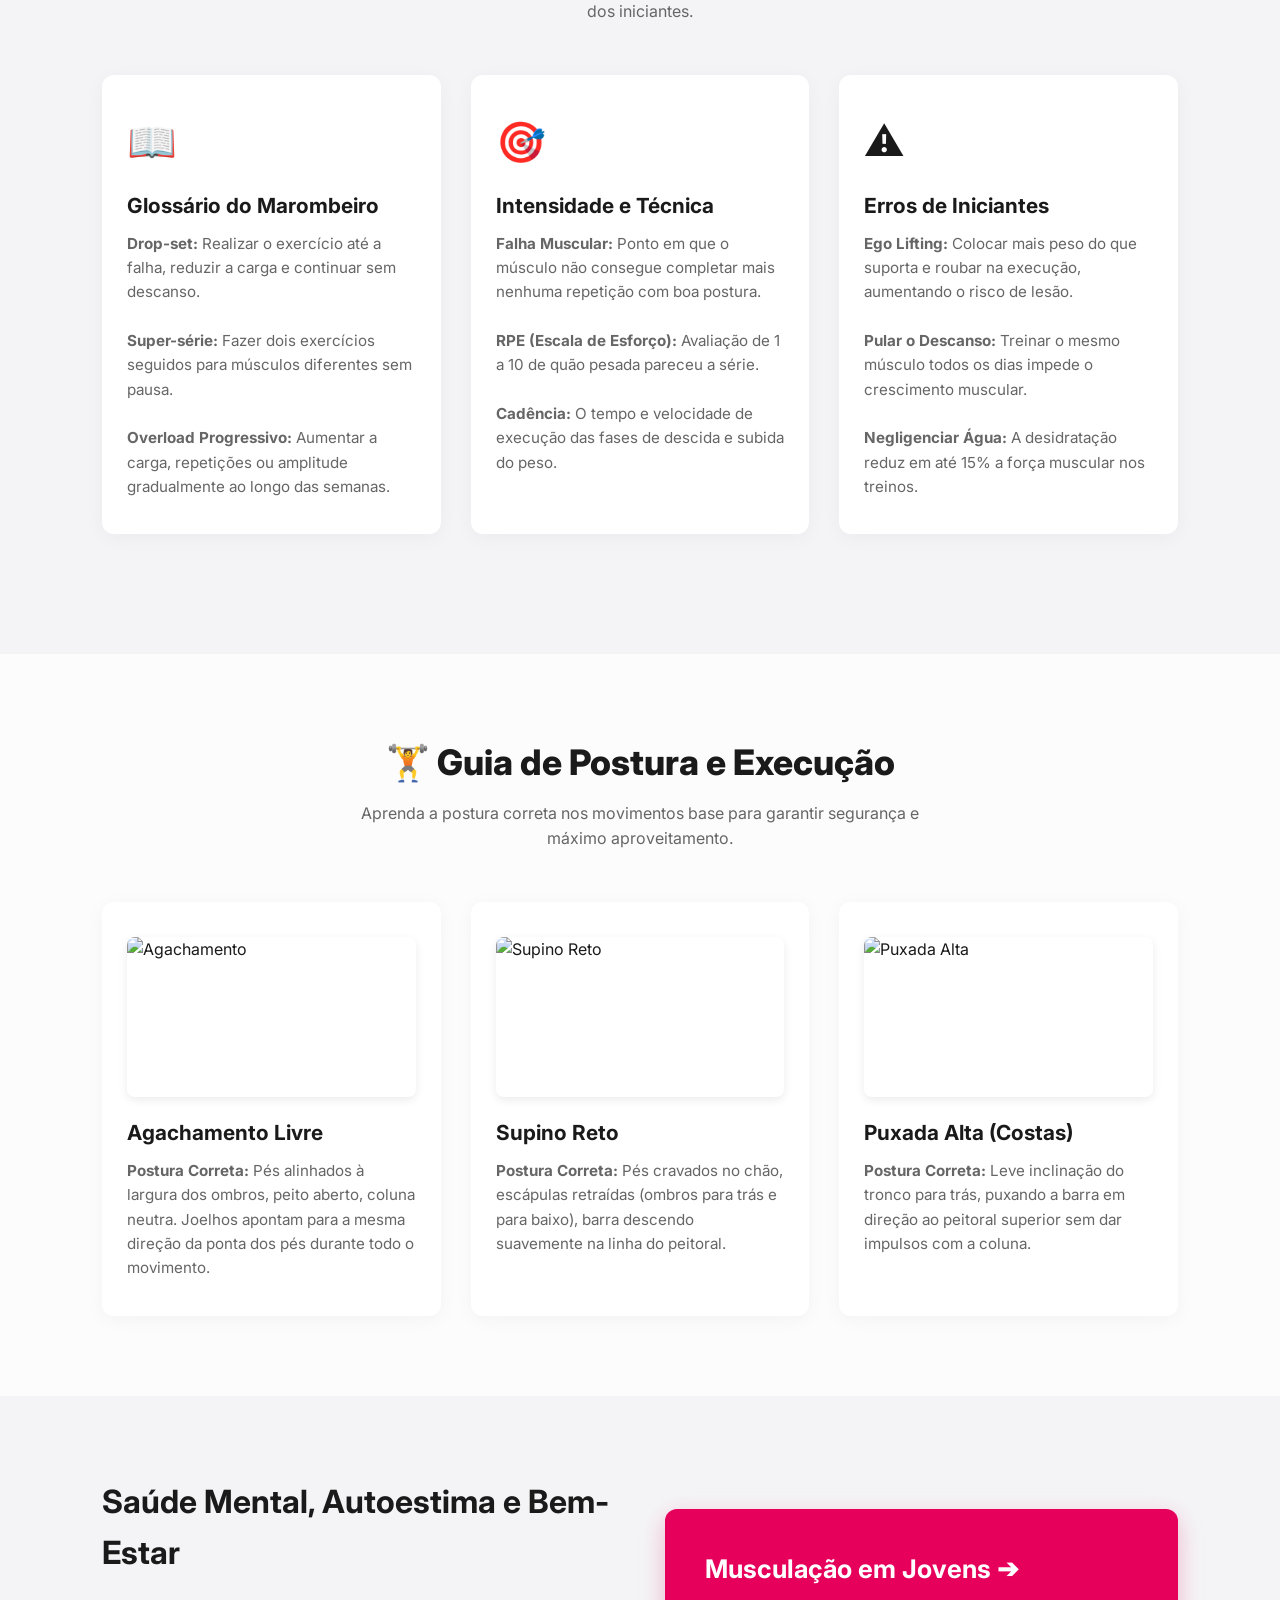
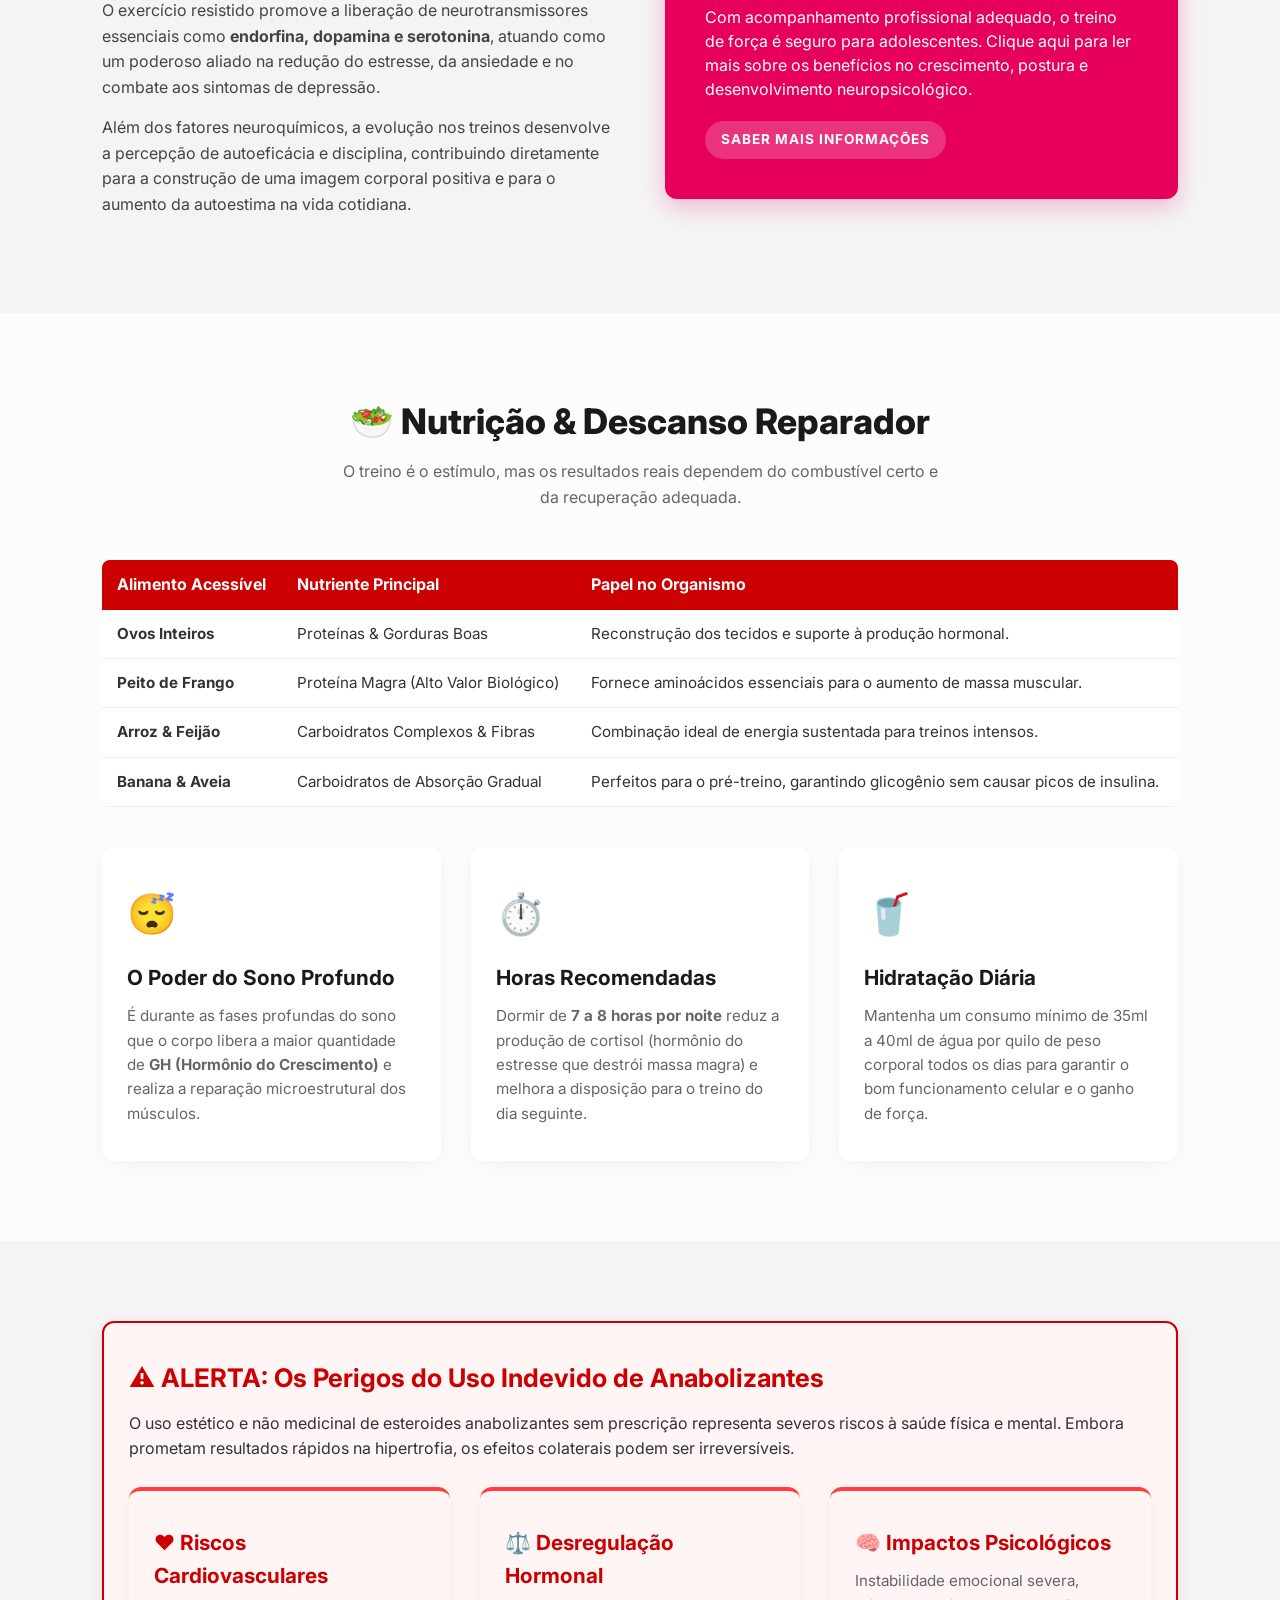
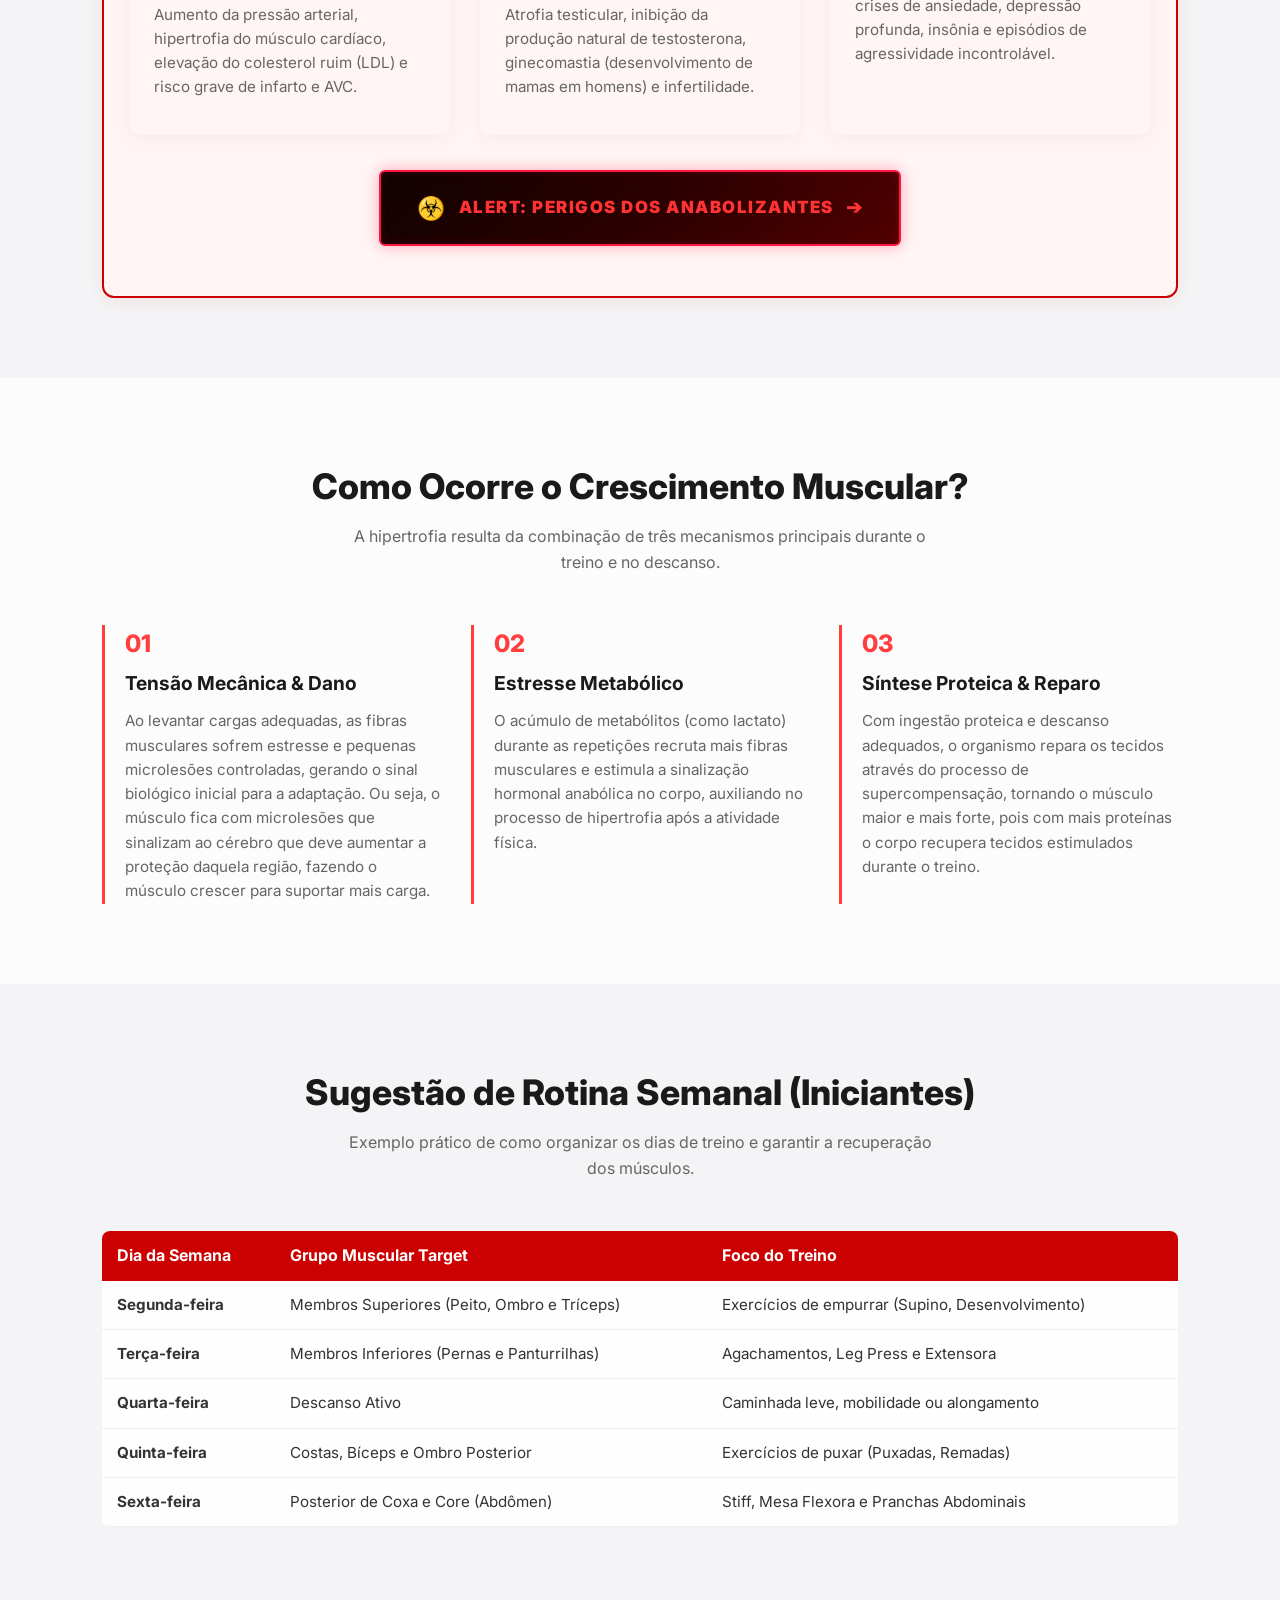
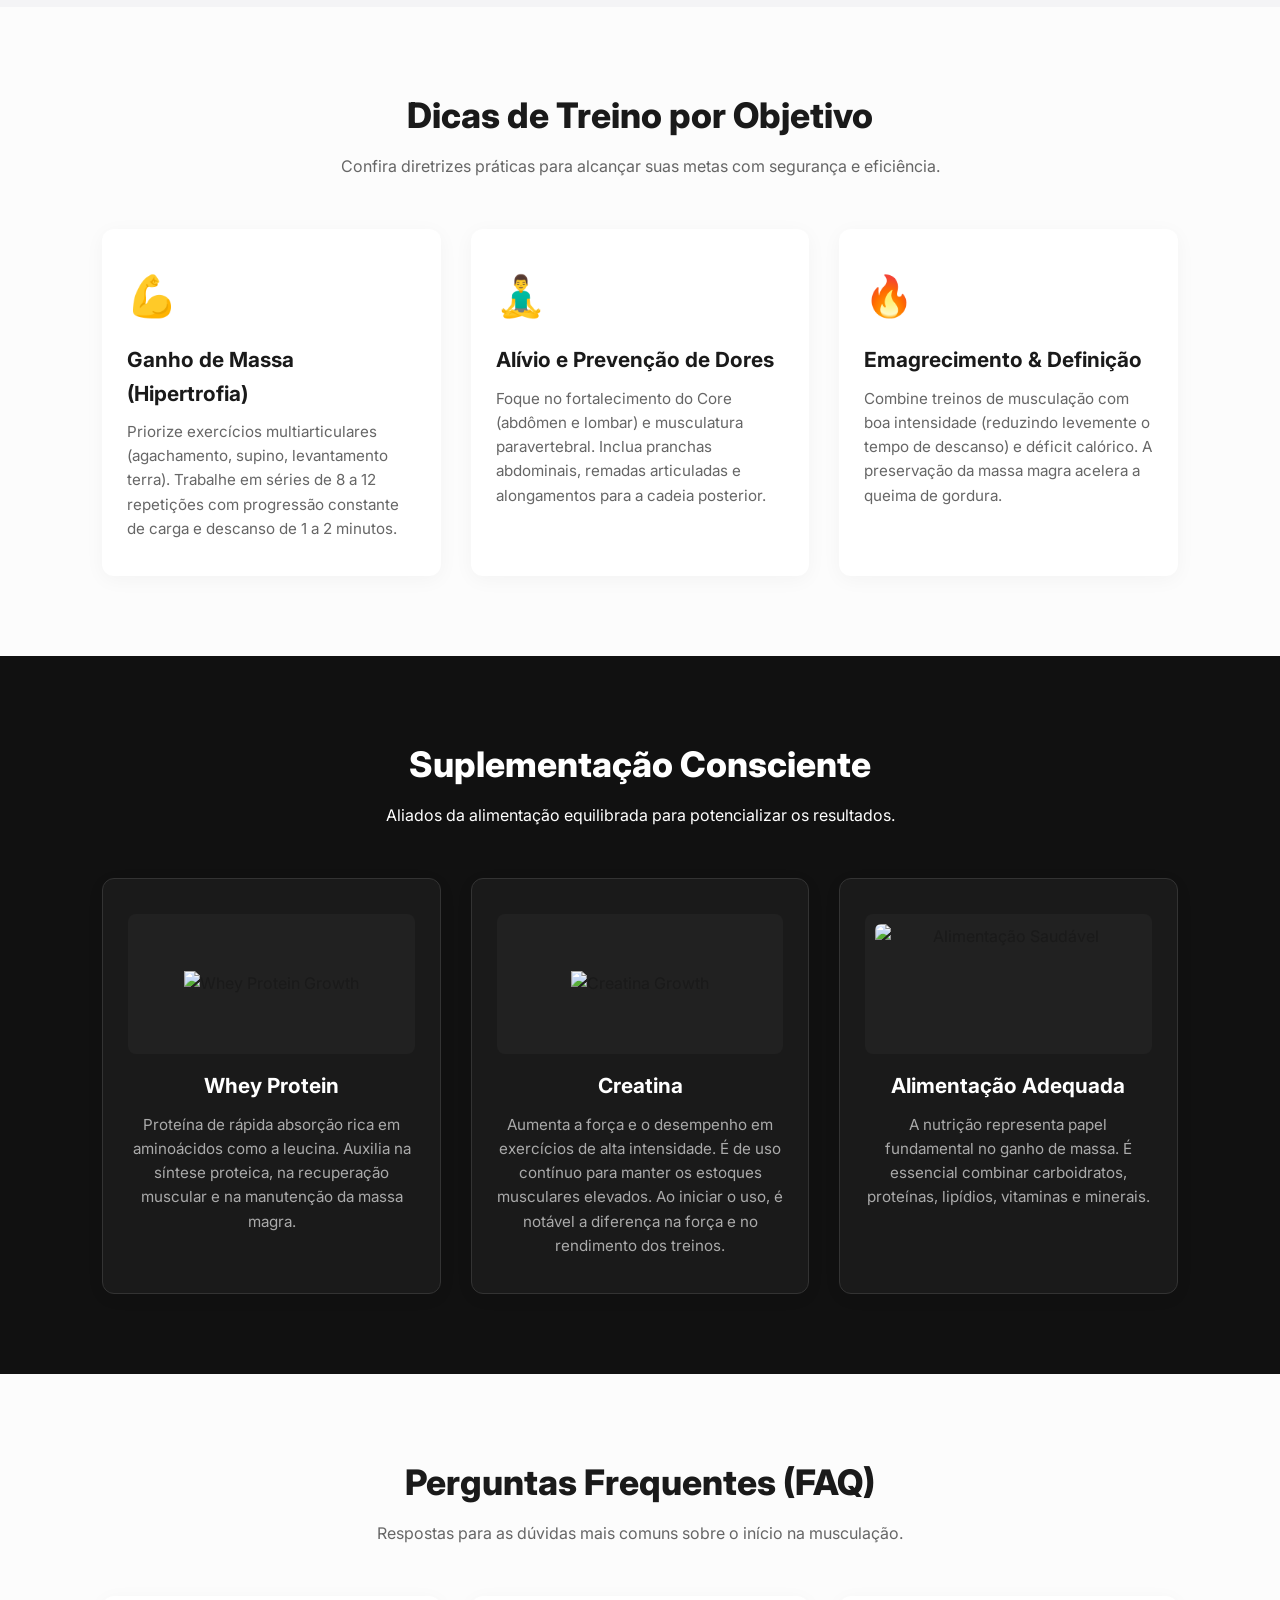
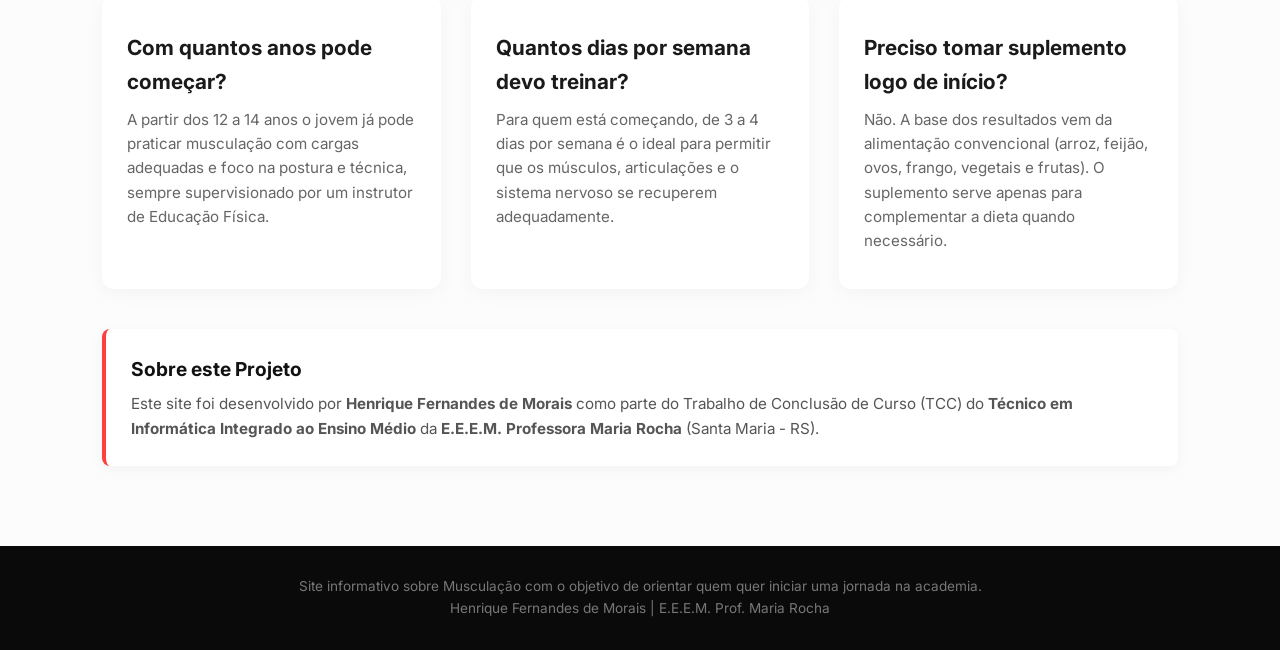
==== commit c0801a04: "Update index.html" ====
--- a/index.html
+++ b/index.html
@@ -25,7 +25,7 @@
                 <li><a href="#suplementacao">Suplementos</a></li>
             </ul>
         </nav>
-        <button id="theme-toggle" class="btn-theme-toggle" aria-label="Alternar Modo Escuro/Claro">🌙 Modo Escuro</button>
+        
     </header>
 
     <section id="inicio" class="hero">
@@ -396,6 +396,6 @@
         <p>Henrique Fernandes de Morais | E.E.E.M. Prof. Maria Rocha</p>
     </footer>
 
-    <script src="theme.js"></script>
+   
 </body>
 </html>
--- a/organizador.css
+++ b/organizador.css
@@ -13,6 +13,7 @@
     color: #1a1a1a;
     background-color: #fcfcfc;
     line-height: 1.6;
+    transition: background-color 0.3s ease, color 0.3s ease;
 }
 
 /* ==========================================================================
@@ -31,6 +32,7 @@
     z-index: 1000;
     box-shadow: 0 2px 10px rgba(0,0,0,0.05);
     backdrop-filter: blur(8px);
+    transition: background-color 0.3s ease, border-color 0.3s ease;
 }
 
 .logo {
@@ -179,6 +181,7 @@
 
 .bg-alt {
     background-color: #f4f4f6;
+    transition: background-color 0.3s ease;
 }
 
 .bg-dark {
@@ -203,6 +206,7 @@
     padding: 35px 25px;
     border-radius: 12px;
     box-shadow: 0 4px 20px rgba(0,0,0,0.04);
+    transition: background-color 0.3s ease, border-color 0.3s ease, box-shadow 0.3s ease;
 }
 
 .card-icon {
@@ -244,6 +248,7 @@
     border-radius: 8px;
     margin-top: 40px;
     box-shadow: 0 4px 15px rgba(0,0,0,0.04);
+    transition: background-color 0.3s ease;
 }
 
 .card-autor h3 {
@@ -465,6 +470,7 @@
     padding: 25px;
     margin-bottom: 30px;
     box-shadow: 0 4px 15px rgba(204, 0, 0, 0.1);
+    transition: background-color 0.3s ease;
 }
 
 .alerta-header h2 {
@@ -563,6 +569,7 @@
     background-color: rgba(255, 255, 255, 0.95);
     border-radius: 8px;
     overflow: hidden;
+    transition: background-color 0.3s ease;
 }
 
 .tabela-comparativa th {
@@ -586,6 +593,7 @@
     border-radius: 10px;
     border: 1px solid #dddddd;
     margin-top: 30px;
+    transition: background-color 0.3s ease;
 }
 
 .btn-hero-lg {
@@ -641,6 +649,7 @@
     border-radius: 12px;
     padding: 35px 25px;
     box-shadow: 0 4px 20px rgba(204, 0, 0, 0.08);
+    transition: background-color 0.3s ease;
 }
 
 .alerta-header h2 {
@@ -716,3 +725,224 @@
         opacity: 1;
     }
 }
+
+/* ==========================================================================
+   MODO ESCURO (DARK MODE) & EFEITO LANTERNA NO CURSOR
+   ========================================================================== */
+
+/* Botão de alternância na Navbar */
+.btn-theme-toggle {
+    background-color: #111111;
+    color: #ffffff;
+    border: 1px solid #444444;
+    padding: 8px 18px;
+    border-radius: 20px;
+    font-size: 0.85rem;
+    font-weight: 600;
+    cursor: pointer;
+    display: inline-flex;
+    align-items: center;
+    gap: 6px;
+    transition: all 0.3s ease;
+    white-space: nowrap;
+}
+
+.btn-theme-toggle:hover {
+    background-color: #ff3e3e;
+    border-color: #ff3e3e;
+    color: #ffffff;
+    transform: translateY(-2px);
+    box-shadow: 0 4px 12px rgba(255, 62, 62, 0.3);
+}
+
+.btn-theme-toggle.active {
+    background-color: #ff3e3e;
+    border-color: #ff3e3e;
+}
+
+/* Penumbra do Modo Escuro / Efeito Máscara de Lanterna */
+#flashlight-overlay {
+    position: fixed;
+    top: 0;
+    left: 0;
+    width: 100vw;
+    height: 100vh;
+    pointer-events: none;
+    z-index: 9990;
+    display: none;
+    background: radial-gradient(
+        circle 260px at var(--cursor-x, 50%) var(--cursor-y, 50%),
+        transparent 0%,
+        rgba(5, 7, 12, 0.25) 45%,
+        rgba(5, 7, 12, 0.65) 75%,
+        rgba(3, 4, 8, 0.85) 100%
+    );
+}
+
+/* Foco e Brilho Quente do Feixe de Luz (Lanterna) no Ponteiro */
+#flashlight-cursor {
+    position: fixed;
+    top: 0;
+    left: 0;
+    width: 480px;
+    height: 480px;
+    margin-left: -240px;
+    margin-top: -240px;
+    pointer-events: none;
+    z-index: 9991;
+    display: none;
+    border-radius: 50%;
+    background: radial-gradient(
+        circle,
+        rgba(255, 240, 190, 0.28) 0%,
+        rgba(255, 200, 90, 0.14) 35%,
+        rgba(255, 160, 40, 0.04) 65%,
+        transparent 80%
+    );
+    box-shadow: inset 0 0 50px rgba(255, 220, 130, 0.12);
+    transform: translate3d(var(--cx, 0px), var(--cy, 0px), 0);
+    will-change: transform;
+}
+
+body.dark-mode #flashlight-overlay,
+body.dark-mode #flashlight-cursor {
+    display: block;
+}
+
+/* Modificações visuais globais para o Modo Escuro */
+body.dark-mode {
+    background-color: #0b0e14 !important;
+    color: #e2e8f0 !important;
+}
+
+body.dark-mode .navbar {
+    background-color: rgba(11, 14, 20, 0.95) !important;
+    border-bottom: 1px solid #1e293b;
+    box-shadow: 0 4px 15px rgba(0, 0, 0, 0.6);
+}
+
+body.dark-mode .logo {
+    color: #ffffff !important;
+}
+
+body.dark-mode .nav-links a {
+    color: #cbd5e0 !important;
+}
+
+body.dark-mode .nav-links a:hover {
+    color: #ff3e3e !important;
+}
+
+body.dark-mode .btn-nav {
+    background-color: #1e293b !important;
+    color: #ffffff !important;
+}
+
+body.dark-mode .btn-nav:hover {
+    background-color: #ff3e3e !important;
+}
+
+body.dark-mode .section-subtitle {
+    color: #94a3b8 !important;
+}
+
+body.dark-mode .bg-alt {
+    background-color: #111622 !important;
+}
+
+body.dark-mode .card {
+    background-color: #171e2e !important;
+    color: #e2e8f0 !important;
+    box-shadow: 0 4px 20px rgba(0, 0, 0, 0.4) !important;
+    border: 1px solid #243047;
+}
+
+body.dark-mode .card h3 {
+    color: #ffffff !important;
+}
+
+body.dark-mode .card p {
+    color: #cbd5e0 !important;
+}
+
+body.dark-mode .card-autor {
+    background-color: #171e2e !important;
+    border-left-color: #ff3e3e !important;
+}
+
+body.dark-mode .card-autor h3 {
+    color: #ffffff !important;
+}
+
+body.dark-mode .card-autor p {
+    color: #cbd5e0 !important;
+}
+
+body.dark-mode .split-text p {
+    color: #cbd5e0 !important;
+}
+
+body.dark-mode .step p {
+    color: #94a3b8 !important;
+}
+
+body.dark-mode .tabela-comparativa {
+    background-color: #171e2e !important;
+    color: #e2e8f0 !important;
+}
+
+body.dark-mode .tabela-comparativa td {
+    border-bottom-color: #243047 !important;
+    color: #e2e8f0 !important;
+}
+
+body.dark-mode .card-alert {
+    background-color: #2b1215 !important;
+    border-top-color: #ff3e3e !important;
+}
+
+body.dark-mode .alerta-box {
+    background-color: #2b1215 !important;
+    border-color: #ff3e3e !important;
+}
+
+body.dark-mode .alerta-descricao {
+    color: #e2e8f0 !important;
+}
+
+/* Ajustes da Página de Anabolizantes para o Modo Escuro */
+body.dark-mode.body-anabolizantes {
+    background-image: linear-gradient(rgba(11, 14, 20, 0.96), rgba(11, 14, 20, 0.96)), 
+                      url('https://conteudo.imguol.com.br/c/entretenimento/d1/2023/05/02/anabolizante-hormonio-performance-esportiva-1683033629614_v2_4x3.jpg') !important;
+}
+
+body.dark-mode .alerta-box-expansivo {
+    background-color: #2b1215 !important;
+    border-color: #ff3e3e !important;
+}
+
+body.dark-mode .alerta-texto {
+    color: #e2e8f0 !important;
+}
+
+body.dark-mode .card-substancia {
+    background-color: #171e2e !important;
+    border-top-color: #ff3e3e !important;
+}
+
+body.dark-mode .card-substancia h3 {
+    color: #ffffff !important;
+}
+
+body.dark-mode .lista-detalhada li {
+    color: #cbd5e0 !important;
+}
+
+body.dark-mode .text-center-box {
+    background-color: #171e2e !important;
+    border-color: #243047 !important;
+}
+
+body.dark-mode .text-center-box p {
+    color: #cbd5e0 !important;
+}
